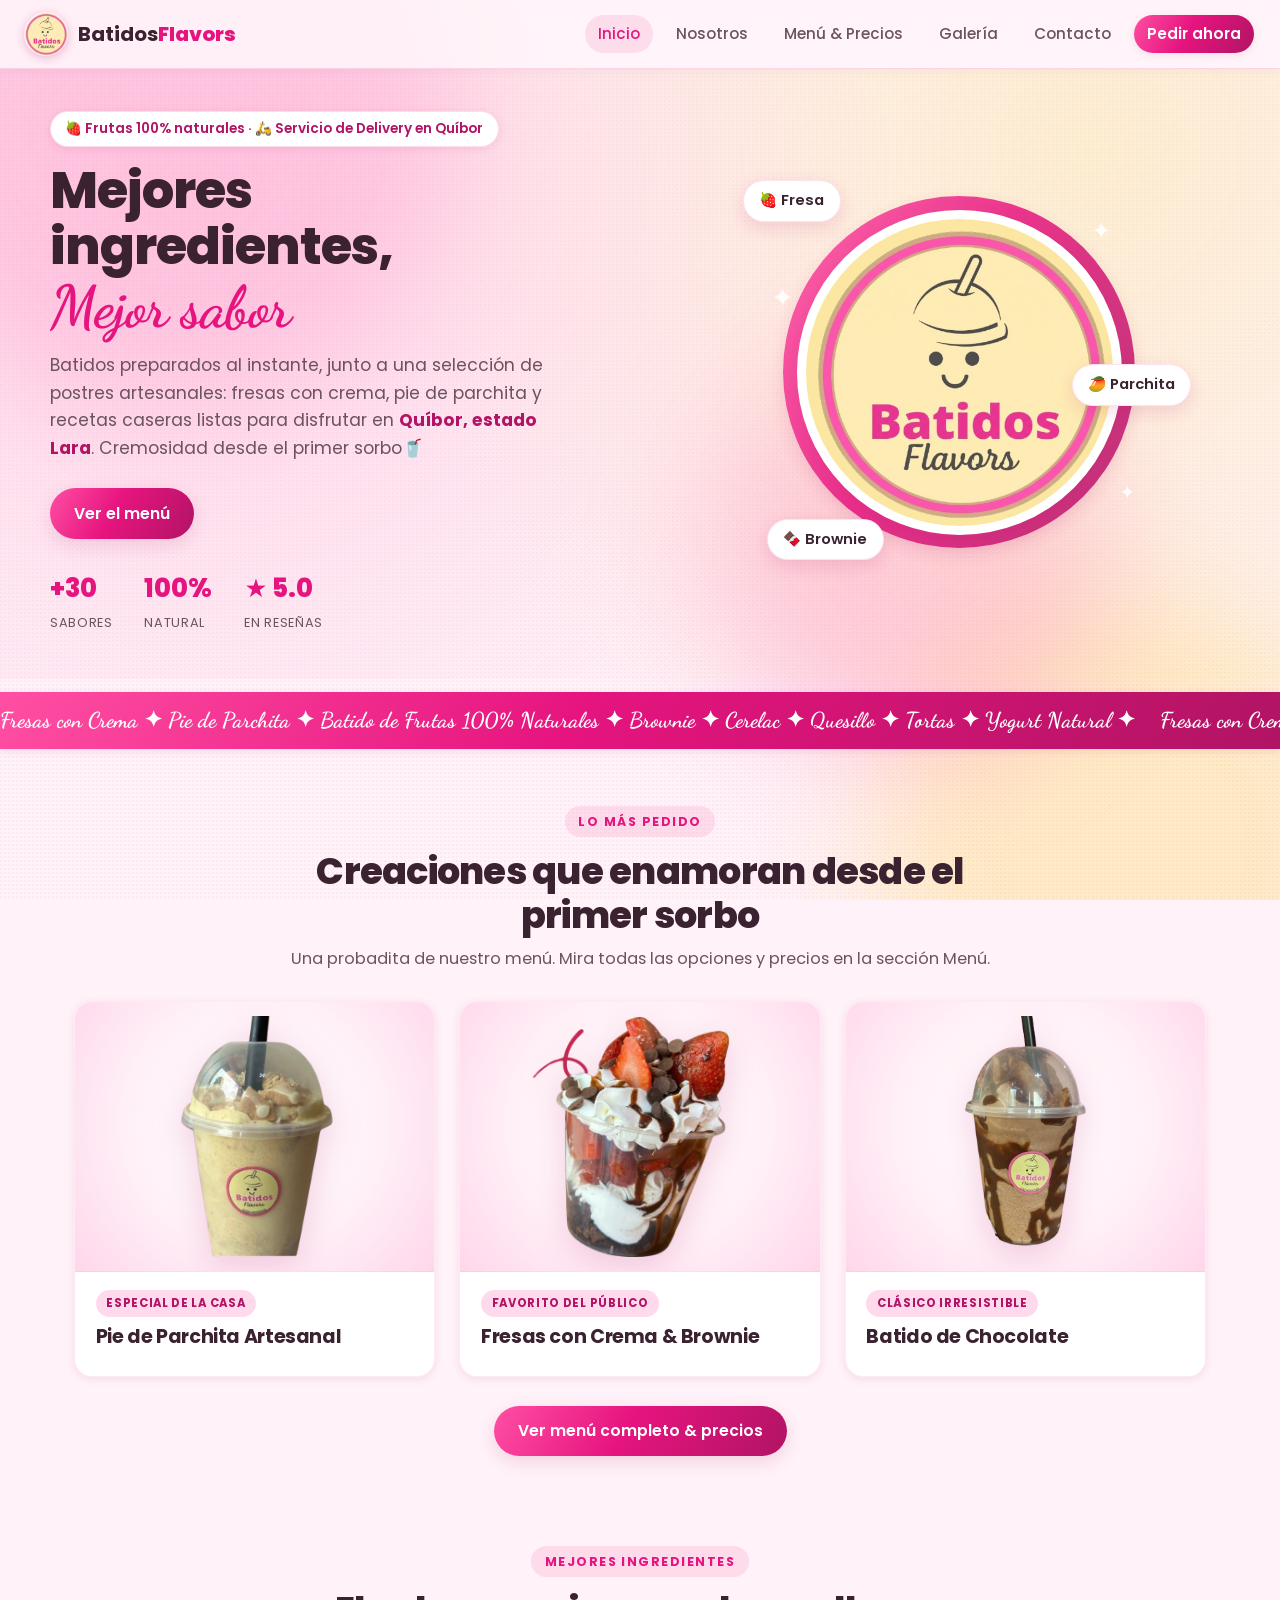
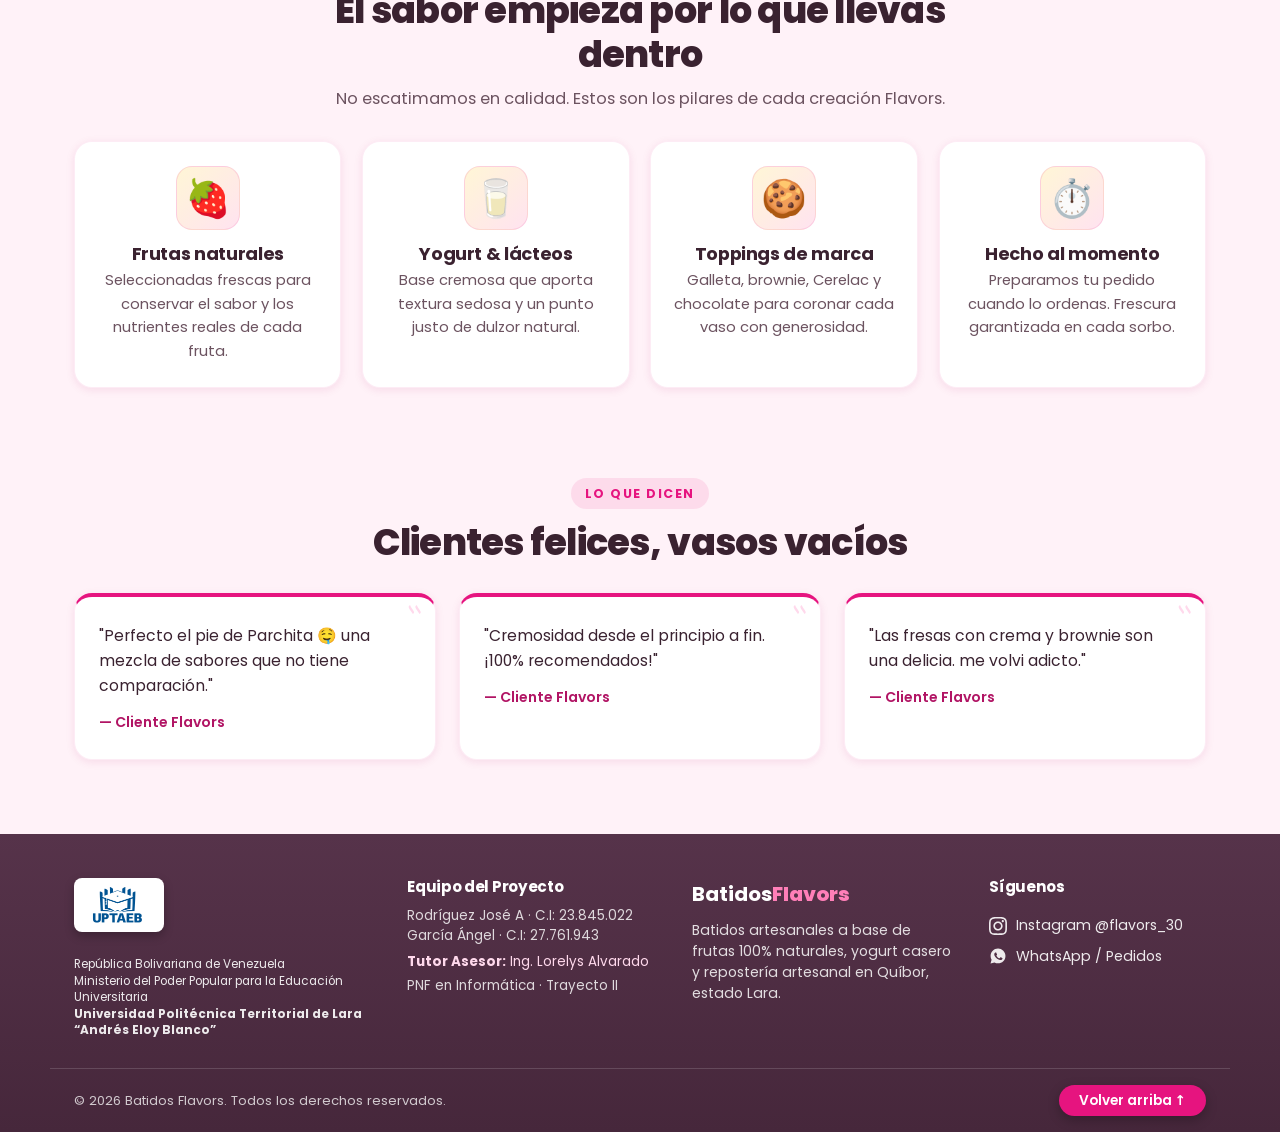
==== web/index.html @ bcf5187b "style: estandarizar y depurar comentarios de codigo para presentacion" ====
<!DOCTYPE html>
<html lang="es">
<head>
  <meta charset="UTF-8" />
  <meta name="viewport" content="width=device-width, initial-scale=1.0" />
  <meta name="description" content="Batidos Flavors — Batidos artesanales a base de frutas naturales, yogurt y postres caseros en Quíbor, estado Lara. Mejores ingredientes, mejor sabor." />
  <meta name="theme-color" content="#e6147f" />
  <title>Batidos Flavors · Mejores ingredientes, mejor sabor</title>
  <!-- Favicon -->
  <link rel="icon" type="image/png" href="assets/logo.png" />
  <link rel="apple-touch-icon" href="assets/logo.png" />

  <!-- Metadatos Open Graph y Twitter -->
  <meta property="og:type" content="website" />
  <meta property="og:url" content="https://batidosflavors.shop/" />
  <meta property="og:title" content="Batidos Flavors · Mejores ingredientes, mejor sabor" />
  <meta property="og:description" content="Batidos artesanales a base de frutas naturales, yogurt y postres caseros en Quíbor, estado Lara. Mejores ingredientes, mejor sabor." />
  <meta property="og:image" content="https://batidosflavors.shop/assets/logo.png" />
  <meta property="og:image:alt" content="Logotipo oficial de Batidos Flavors" />

  <meta name="twitter:card" content="summary" />
  <meta name="twitter:title" content="Batidos Flavors · Mejores ingredientes, mejor sabor" />
  <meta name="twitter:description" content="Batidos artesanales a base de frutas naturales, yogurt y postres caseros en Quíbor, estado Lara." />
  <meta name="twitter:image" content="https://batidosflavors.shop/assets/logo.png" />

  <link rel="preconnect" href="https://fonts.googleapis.com" />
  <link rel="preconnect" href="https://fonts.gstatic.com" crossorigin />
  <link href="https://fonts.googleapis.com/css2?family=Poppins:wght@300;400;500;600;700;800;900&family=Dancing+Script:wght@600;700&display=swap" rel="stylesheet" />
  <link rel="stylesheet" href="styles.css" />
</head>
<body>

  <div class="bg-decor" aria-hidden="true">
    <span class="blob blob--1"></span>
    <span class="blob blob--2"></span>
    <span class="blob blob--3"></span>
    <span class="grain"></span>
  </div>

  <!-- Encabezado y navegación -->
  <header class="nav">
    <a href="index.html" class="nav__brand" aria-label="Batidos Flavors — inicio">
      <img src="assets/logo.png" alt="Logo Batidos Flavors" class="logo-mark" width="46" height="46" />
      <span class="nav__brand-txt">Batidos<strong>Flavors</strong></span>
    </a>
    <input type="checkbox" id="nav-toggle" class="nav__check" />
    <label for="nav-toggle" class="nav__burger" aria-label="Abrir menú"><span></span><span></span><span></span></label>
    <nav class="nav__menu">
      <a href="index.html" class="is-active">Inicio</a>
      <a href="nosotros.html">Nosotros</a>
      <a href="menu.html">Menú &amp; Precios</a>
      <a href="galeria.html">Galería</a>
      <a href="contacto.html">Contacto</a>
      <a href="https://wa.me/584125080900?text=Hola%20Batidos%20Flavors%2C%20quiero%20hacer%20un%20pedido" target="_blank" rel="noopener" class="nav__cta">Pedir ahora</a>
    </nav>
  </header>

  <main>

    <!-- Portada principal -->
    <section class="hero">
      <div class="hero__mesh" aria-hidden="true"></div>
      <div class="hero__inner">
        <div class="hero__copy">
          <span class="pill reveal">🍓 Frutas 100% naturales · 🛵 Servicio de Delivery en Quíbor</span>
          <h1 class="hero__title">
            <span class="reveal d1">Mejores</span>
            <span class="reveal d2">ingredientes,</span>
            <span class="script reveal d3"> Mejor sabor</span>
          </h1>
          <p class="hero__lead reveal d4">
  Batidos preparados al instante, junto a una selección de postres artesanales: fresas con crema, 
  pie de parchita y recetas caseras listas para disfrutar en <strong>Quíbor, estado Lara</strong>. Cremosidad desde el primer sorbo🥤
          </p>
          <div class="hero__actions reveal d5">
            <a href="menu.html" class="btn btn--solid">Ver el menú</a>
          </div>
          <ul class="hero__stats reveal d6">
            <li><b>+30</b><span>sabores</span></li>
            <li><b>100%</b><span>natural</span></li>
            <li><b>★ 5.0</b><span>en reseñas</span></li>
          </ul>
        </div>
        <div class="hero__art">
          <div class="cup-stage">
            <div class="cup-glow" aria-hidden="true"></div>
            <figure class="cup-photo">
              <img src="assets/logo.png" alt="Logo Batidos Flavors" class="hero__logo-img" width="360" height="360" />
            </figure>
            <span class="float-chip chip-a">🍓 Fresa</span>
            <span class="float-chip chip-b">🥭 Parchita</span>
            <span class="float-chip chip-c">🍫 Brownie</span>
            <span class="sparkle s1">✦</span>
            <span class="sparkle s2">✦</span>
            <span class="sparkle s3">✦</span>
          </div>
        </div>
      </div>
    </section>

    <!-- Marquesina de especialidades -->
   <div class="marquee" aria-hidden="true">
      <div class="marquee__track">
        <span>Fresas con Crema ✦ Pie de Parchita ✦ Batido de Frutas 100% Naturales ✦ Brownie ✦ Cerelac ✦ Quesillo ✦ Tortas ✦ Yogurt Natural ✦&nbsp;</span>
        <span>Fresas con Crema ✦ Pie de Parchita ✦ Batido de Frutas 100% Naturales ✦ Brownie ✦ Cerelac ✦ Quesillo ✦ Tortas ✦ Yogurt Natural ✦&nbsp;</span>
      </div>
    </div>

   <!-- Productos destacados -->
    <section class="section">
      <header class="section__head reveal-up">
        <span class="eyebrow">Lo más pedido</span>
        <h2>Creaciones que enamoran desde el primer sorbo </h2>
        <p class="section__sub">Una probadita de nuestro menú. Mira todas las opciones y precios en la sección Menú.</p>
      </header>
      <div class="cards">
        <article class="card reveal-up">
          <div class="card__img">
            <img src="assets/inicio-pie-limon.png" alt="Pie de Parchita" loading="lazy">
          </div>
          <div class="card__body">
            <span class="tag">Especial de la casa</span>
            <h3>Pie de Parchita Artesanal</h3>
          </div>
        </article>
        <article class="card reveal-up">
          <div class="card__img">
            <img src="assets/inicio-fresa-brownie.png" alt="Fresas con Crema &amp; Brownie" loading="lazy">
          </div>
          <div class="card__body">
            <span class="tag">Favorito del público</span>
            <h3>Fresas con Crema &amp; Brownie</h3>
          </div>
        </article>
        <article class="card reveal-up">
          <div class="card__img">
            <img src="assets/inicio-batido-chocolate.png" alt="Batido de Chocolate" loading="lazy">
          </div>
          <div class="card__body">
            <span class="tag">Clásico irresistible</span>
            <h3>Batido de Chocolate</h3>
          </div>
        </article>
      </div>
      <div class="menu__cta reveal-up">
        <a href="menu.html" class="btn btn--solid">Ver menú completo &amp; precios</a>
      </div>
    </section>

    <!-- Por qué elegirnos -->
    <section class="section ingredientes">
      <header class="section__head reveal-up">
        <span class="eyebrow">Mejores ingredientes</span>
        <h2>El sabor empieza por lo que llevas dentro</h2>
        <p class="section__sub">No escatimamos en calidad. Estos son los pilares de cada creación Flavors.</p>
      </header>
      <div class="feature-grid">
        <div class="feature reveal-up">
          <div class="feature__ic">🍓</div>
          <h3>Frutas naturales</h3>
          <p>Seleccionadas frescas para conservar el sabor y los nutrientes reales de cada fruta.</p>
        </div>
        <div class="feature reveal-up">
          <div class="feature__ic">🥛</div>
          <h3>Yogurt &amp; lácteos</h3>
          <p>Base cremosa que aporta textura sedosa y un punto justo de dulzor natural.</p>
        </div>
        <div class="feature reveal-up">
          <div class="feature__ic">🍪</div>
          <h3>Toppings de marca</h3>
          <p>Galleta, brownie, Cerelac y chocolate para coronar cada vaso con generosidad.</p>
        </div>
        <div class="feature reveal-up">
          <div class="feature__ic">⏱️</div>
          <h3>Hecho al momento</h3>
          <p>Preparamos tu pedido cuando lo ordenas. Frescura garantizada en cada sorbo.</p>
        </div>
      </div>
    </section>

    <!-- Testimonios de clientes -->
    <section class="section testimonios">
      <header class="section__head reveal-up">
        <span class="eyebrow">Lo que dicen</span>
        <h2>Clientes felices, vasos vacíos</h2>
      </header>
      <div class="quotes">
        <blockquote class="quote reveal-up">
          <p>"Perfecto el pie de Parchita 🤤 una mezcla de sabores que no tiene comparación."</p>
          <footer>— Cliente Flavors</footer>
        </blockquote>
        <blockquote class="quote reveal-up">
          <p>"Cremosidad desde el principio a fin. ¡100% recomendados!"</p>
          <footer>— Cliente Flavors</footer>
        </blockquote>
        <blockquote class="quote reveal-up">
          <p>"Las fresas con crema y brownie son una delicia. me volvi adicto."</p>
          <footer>— Cliente Flavors</footer>
        </blockquote>
      </div>
    </section>


  </main>

  <!-- Pie de página -->
  <footer class="footer">
    <div class="footer__inner">
      <!-- Columna 1: Universidad UPTAEB -->
      <div class="footer__col footer__uni">
        <img src="assets/logouniversidad.png" alt="Logo UPTAEB" class="footer__uni-logo" loading="lazy">
        <div class="footer__uni-text">
          <p class="uni-country">República Bolivariana de Venezuela</p>
          <p class="uni-ministry">Ministerio del Poder Popular para la Educación Universitaria</p>
          <p class="uni-name">Universidad Politécnica Territorial de Lara “Andrés Eloy Blanco”</p>
        </div>
      </div>

      <!-- Columna 2: Equipo de proyecto -->
      <div class="footer__col footer__team">
        <h4>Equipo del Proyecto</h4>
        <p>Rodríguez José A · C.I: 23.845.022</p>
        <p>García Ángel · C.I: 27.761.943</p>
        <p class="footer__tutor"><strong>Tutor Asesor:</strong> Ing. Lorelys Alvarado</p>
        <p class="footer__career">PNF en Informática · Trayecto II</p>
      </div>

      <!-- Columna 3: Batidos Flavors -->
      <div class="footer__col footer__brand">
        <span class="nav__brand-txt">Batidos<strong>Flavors</strong></span>
        <p>Batidos artesanales a base de frutas 100% naturales, yogurt casero y repostería artesanal en Quíbor, estado Lara.</p>
      </div>

      <!-- Columna 4: Síguenos y contacto -->
      <div class="footer__col footer__social">
        <h4>Síguenos</h4>
        <a href="https://instagram.com/flavors_30" target="_blank" rel="noopener">
          <svg viewBox="0 0 24 24" width="18" height="18" fill="currentColor" aria-hidden="true"><path d="M12 2.163c3.204 0 3.584.012 4.85.07 3.252.148 4.771 1.691 4.919 4.919.058 1.265.069 1.645.069 4.849 0 3.205-.012 3.584-.069 4.849-.149 3.225-1.664 4.771-4.919 4.919-1.266.058-1.644.07-4.85.07-3.204 0-3.584-.012-4.849-.07-3.26-.149-4.771-1.699-4.919-4.92-.058-1.265-.07-1.644-.07-4.849 0-3.204.013-3.583.07-4.849.149-3.227 1.664-4.771 4.919-4.919 1.266-.057 1.645-.069 4.849-.069zm0-2.163c-3.259 0-3.667.014-4.947.072-4.358.2-6.78 2.618-6.98 6.98-.059 1.281-.073 1.689-.073 4.948 0 3.259.014 3.668.072 4.948.2 4.358 2.618 6.78 6.98 6.98 1.281.058 1.689.072 4.948.072 3.259 0 3.668-.014 4.948-.072 4.354-.2 6.782-2.618 6.979-6.98.059-1.28.073-1.689.073-4.948 0-3.259-.014-3.667-.072-4.947-.196-4.354-2.617-6.78-6.979-6.98-1.281-.059-1.69-.073-4.949-.073zm0 5.838c-3.403 0-6.162 2.759-6.162 6.162s2.759 6.163 6.162 6.163 6.162-2.759 6.162-6.163c0-3.403-2.759-6.162-6.162-6.162zm0 10.162c-2.209 0-4-1.79-4-4 0-2.209 1.791-4 4-4s4 1.791 4 4c0 2.21-1.791 4-4 4zm6.406-11.845c-.796 0-1.441.645-1.441 1.44s.645 1.44 1.441 1.44c.795 0 1.439-.645 1.439-1.44s-.644-1.44-1.439-1.44z"/></svg>
          <span>Instagram @flavors_30</span>
        </a>
        <a href="https://wa.me/584125080900" target="_blank" rel="noopener">
          <svg viewBox="0 0 24 24" width="18" height="18" fill="currentColor" aria-hidden="true"><path d="M12.04 2c-5.46 0-9.91 4.45-9.91 9.91 0 1.75.46 3.45 1.32 4.95L2.05 22l5.25-1.38c1.45.79 3.08 1.21 4.74 1.21 5.46 0 9.91-4.45 9.91-9.91 0-2.65-1.03-5.14-2.9-7.01A9.82 9.82 0 0 0 12.04 2zm5.79 14.07c-.24.68-1.39 1.3-1.92 1.38-.49.07-1.12.1-3.23-.77-2.69-1.11-4.43-3.85-4.57-4.03-.13-.18-1.09-1.45-1.09-2.77s.69-1.96.93-2.23c.24-.27.53-.34.71-.34.18 0 .35 0 .51.01.16.01.39-.06.6.46.23.54.78 1.9.85 2.04.07.14.11.3.02.48-.09.18-.14.29-.27.45-.14.16-.29.35-.41.47-.14.13-.28.28-.12.55.16.27.7 1.15 1.5 1.86 1.03.92 1.9 1.2 2.17 1.34.27.13.43.11.59-.07.16-.18.68-.79.86-1.06.18-.27.36-.23.61-.14.25.09 1.59.75 1.86.89.27.13.45.2.52.31.06.11.06.65-.18 1.33z"/></svg>
          <span>WhatsApp / Pedidos</span>
        </a>
      </div>
    </div>

    <!-- Barra inferior del pie de página -->
    <div class="footer__base">
      <p>© 2026 Batidos Flavors. Todos los derechos reservados.</p>
      <a href="#" class="footer__top-btn">Volver arriba ↑</a>
    </div>
  </footer>

</body>
</html>
---- web/styles.css ----
/* Batidos Flavors — Hoja de estilos global */

/* 1. Variables de diseño */
:root {
  --pink: #e6147f;
  --pink-deep: #b11464;
  --pink-soft: #ffd9ec;
  --pink-bg: #fff2f8;
  --cream: #fbe7a1;
  --cream-soft: #fff6d6;
  --plum: #3a2230;
  --plum-soft: #6c5360;
  --plum-light: #523046;
  --white: #ffffff;

  --grad-hot: linear-gradient(120deg, #ff4fa3 0%, #e6147f 45%, #b11464 100%);
  --grad-soft: linear-gradient(135deg, #fff6d6 0%, #ffe3f0 100%);

  --shadow-sm: 0 2px 8px rgba(177, 20, 100, 0.10);
  --shadow-md: 0 6px 18px rgba(177, 20, 100, 0.14);

  --radius: 18px;
  --radius-lg: 24px;
  --maxw: 1180px;
  --ease: cubic-bezier(0.22, 1, 0.36, 1);

  --font: "Poppins", system-ui, -apple-system, Arial, sans-serif;
  --script: "Dancing Script", cursive, sans-serif;
}

/* 2. Estilos base y reset */
*,
*::before,
*::after {
  box-sizing: border-box;
  margin: 0;
  padding: 0;
}

html {
  scroll-behavior: smooth;
  -webkit-text-size-adjust: 100%;
}

body {
  font-family: var(--font);
  color: var(--plum);
  background: var(--pink-bg);
  line-height: 1.6;
  overflow-x: hidden;
}

img,
svg,
iframe {
  display: block;
  max-width: 100%;
}

a {
  color: inherit;
  text-decoration: none;
}

h1,
h2,
h3,
h4 {
  line-height: 1.2;
  letter-spacing: -0.02em;
}

.script {
  font-family: var(--script);
  font-weight: 700;
}

/* 3. Fondo decorativo */
.bg-decor {
  position: fixed;
  inset: 0;
  z-index: -2;
  overflow: hidden;
  pointer-events: none;
}

.blob {
  position: absolute;
  border-radius: 50%;
  filter: blur(60px);
  opacity: 0.55;
  -webkit-animation: drift 22s var(--ease) infinite alternate;
  animation: drift 22s var(--ease) infinite alternate;
}

.blob--1 {
  width: 46vw;
  height: 46vw;
  top: -14vw;
  left: -10vw;
  background: #ffb3d6;
}

.blob--2 {
  width: 40vw;
  height: 40vw;
  bottom: -16vw;
  right: -8vw;
  background: #ffe39c;
  -webkit-animation-delay: -6s;
  animation-delay: -6s;
}

.blob--3 {
  width: 32vw;
  height: 32vw;
  top: 38%;
  left: 55%;
  background: #ff7fb8;
  opacity: 0.35;
  -webkit-animation-delay: -12s;
  animation-delay: -12s;
}

.grain {
  position: absolute;
  inset: 0;
  opacity: 0.04;
  mix-blend-mode: multiply;
  background-image: radial-gradient(circle at 1px 1px, #b11464 1px, transparent 0);
  background-size: 4px 4px;
}

@-webkit-keyframes drift {
  0%   { -webkit-transform: translate(0,0) scale(1); transform: translate(0,0) scale(1); }
  100% { -webkit-transform: translate(4vw, 3vw) scale(1.15); transform: translate(4vw, 3vw) scale(1.15); }
}

@keyframes drift {
  0%   { transform: translate(0,0) scale(1); }
  100% { transform: translate(4vw, 3vw) scale(1.15); }
}

/* 4. Barra de navegación */
.nav {
  position: -webkit-sticky;
  position: sticky;
  top: 0;
  left: 0;
  right: 0;
  z-index: 100;
  display: flex;
  align-items: center;
  justify-content: space-between;
  padding: 0.75rem 1.5rem;
  background: #ffffff;
  background: rgba(255, 255, 255, 0.96);
  border-bottom: 1px solid rgba(230, 20, 127, 0.14);
  box-shadow: 0 2px 10px rgba(0, 0, 0, 0.04);
}

@supports (backdrop-filter: blur(10px)) or (-webkit-backdrop-filter: blur(10px)) {
  .nav {
    background: rgba(255, 245, 250, 0.85);
    backdrop-filter: blur(12px);
    -webkit-backdrop-filter: blur(12px);
  }
}

.nav__brand {
  display: flex;
  align-items: center;
  gap: 0.6rem;
}

.logo-mark {
  width: 44px;
  height: 44px;
  border-radius: 50%;
  overflow: hidden;
  flex-shrink: 0;
  box-shadow: 0 2px 8px rgba(177, 20, 100, 0.25);
}

.logo-mark img {
  width: 100%;
  height: 100%;
  object-fit: cover;
}

.nav__brand-txt {
  font-size: 1.25rem;
  font-weight: 700;
  color: var(--plum);
}

.nav__brand-txt strong {
  color: var(--pink);
  font-weight: 800;
}

.nav__menu {
  display: flex;
  align-items: center;
  gap: 0.4rem;
}

.nav__menu a {
  font-size: 0.95rem;
  font-weight: 500;
  padding: 0.45rem 0.8rem;
  margin: 0 2px;
  border-radius: 100px;
  color: var(--plum-soft);
  transition: color 0.2s, background 0.2s;
}

.nav__menu a:hover,
.nav__menu a.is-active {
  color: var(--pink);
  background: rgba(230, 20, 127, 0.10);
}

.nav__cta {
  background: var(--grad-hot);
  color: #ffffff !important;
  font-weight: 600 !important;
  box-shadow: var(--shadow-sm);
}

.nav__cta:hover {
  transform: translateY(-2px);
  box-shadow: var(--shadow-md);
}

/* Menú móvil */
.nav__check,
.nav__burger {
  display: none;
}

.nav__burger {
  width: 40px;
  height: 40px;
  border-radius: 10px;
  cursor: pointer;
  flex-direction: column;
  gap: 5px;
  align-items: center;
  justify-content: center;
  background: rgba(230, 20, 127, 0.08);
}

.nav__burger span {
  width: 20px;
  height: 2px;
  background: var(--pink);
  border-radius: 2px;
}

/* 5. Botones */
.btn {
  display: inline-flex;
  align-items: center;
  justify-content: center;
  gap: 0.4rem;
  font-size: 0.98rem;
  font-weight: 600;
  padding: 0.8rem 1.5rem;
  border-radius: 100px;
  cursor: pointer;
  border: none;
  transition: transform 0.2s var(--ease), box-shadow 0.2s, background 0.2s;
}

.btn svg {
  flex-shrink: 0;
}

.btn--solid {
  background: var(--grad-hot);
  color: #ffffff;
  box-shadow: var(--shadow-md);
}

.btn--solid:hover {
  transform: translateY(-2px);
  box-shadow: 0 8px 20px rgba(177, 20, 100, 0.25);
}

.btn--ghost {
  background: #ffffff;
  color: var(--pink-deep);
  border: 1.5px solid var(--pink-soft);
}

.btn--ghost:hover {
  transform: translateY(-2px);
  border-color: var(--pink);
}

.btn--ghost-light {
  background: rgba(255, 255, 255, 0.15);
  color: #ffffff;
  border: 1.5px solid rgba(255, 255, 255, 0.4);
}

.btn--ghost-light:hover {
  transform: translateY(-2px);
  background: rgba(255, 255, 255, 0.25);
  border-color: #ffffff;
}

.btn--block {
  width: 100%;
  font-weight: 700;
  padding: 0.9rem;
}

/* 6. Portada (Hero) */
.hero {
  position: relative;
  padding: 2.6rem 1.5rem 2.8rem;
  overflow: hidden;
}

.hero__mesh {
  position: absolute;
  top: -10%;
  left: -5%;
  right: -5%;
  height: 120%;
  z-index: -1;
  background:
    radial-gradient(circle at 18% 25%, rgba(255, 179, 214, 0.45) 0%, transparent 55%),
    radial-gradient(circle at 82% 20%, rgba(251, 231, 161, 0.45) 0%, transparent 55%);
}

.hero__inner {
  max-width: var(--maxw);
  margin: 0 auto;
  display: grid;
  grid-template-columns: 1.05fr 0.95fr;
  gap: 2.5rem;
  align-items: center;
}

.pill {
  display: inline-flex;
  align-items: center;
  gap: 0.4rem;
  font-size: 0.85rem;
  font-weight: 600;
  background: #ffffff;
  color: var(--pink-deep);
  padding: 0.4rem 0.9rem;
  border-radius: 100px;
  box-shadow: var(--shadow-sm);
  border: 1px solid rgba(230, 20, 127, 0.14);
  margin-bottom: 0.9rem;
}

.hero__title {
  font-size: 3.2rem;
  font-weight: 800;
  line-height: 1.1;
}

.hero__title span {
  display: block;
}

.hero__title .script {
  color: var(--pink);
  font-size: 1.15em;
  line-height: 0.95;
  margin-top: 0.1em;
}

.hero__lead {
  font-size: 1.08rem;
  color: var(--plum-soft);
  max-width: 32rem;
  margin: 1rem 0 1.6rem;
}

.hero__lead strong {
  color: var(--pink-deep);
}

.hero__actions {
  display: flex;
  flex-wrap: wrap;
  gap: 0.8rem;
}

.hero__stats {
  list-style: none;
  display: flex;
  gap: 2rem;
  margin-top: 1.8rem;
}

.hero__stats b {
  font-size: 1.6rem;
  font-weight: 800;
  color: var(--pink);
  display: block;
}

.hero__stats span {
  font-size: 0.8rem;
  color: var(--plum-soft);
  text-transform: uppercase;
  letter-spacing: 0.05em;
}

/* Imagen del Hero */
.hero__art {
  display: grid;
  place-items: center;
}

.cup-stage {
  position: relative;
  width: 400px;
  height: 400px;
  max-width: 88vw;
  max-height: 88vw;
  display: grid;
  place-items: center;
}

.cup-glow {
  position: absolute;
  top: 6%;
  left: 6%;
  right: 6%;
  bottom: 6%;
  border-radius: 50%;
  background: var(--grad-hot);
  opacity: 0.85;
  box-shadow: var(--shadow-md);
}

.cup-photo {
  position: relative;
  width: 325px;
  height: 325px;
  border-radius: 50%;
  overflow: hidden;
  background: var(--cream);
  border: 9px solid #ffffff;
  box-shadow: var(--shadow-md);
  display: grid;
  place-items: center;
}

.hero__logo-img {
  width: 100%;
  height: 100%;
  object-fit: cover;
  border-radius: 50%;
}

.float-chip {
  position: absolute;
  background: #ffffff;
  color: var(--plum);
  font-size: 0.92rem;
  font-weight: 600;
  padding: 0.5rem 0.95rem;
  border-radius: 100px;
  box-shadow: var(--shadow-md);
  border: 1px solid rgba(230, 20, 127, 0.12);
}

.chip-a {
  top: 2%;
  left: -4%;
}

.chip-b {
  top: 48%;
  right: -8%;
}

.chip-c {
  bottom: 3%;
  left: 2%;
}

.sparkle {
  position: absolute;
  color: #ffffff;
  font-size: 1.3rem;
  opacity: 0.9;
}

.s1 {
  top: 10%;
  right: 12%;
  font-size: 1.5rem;
}

.s2 {
  bottom: 16%;
  right: 6%;
  font-size: 1.2rem;
}

.s3 {
  top: 26%;
  left: 3%;
  font-size: 1.7rem;
}

/* 7. Marquesina y banners */
.marquee {
  background: var(--grad-hot);
  color: #ffffff;
  padding: 0.7rem 0;
  overflow: hidden;
  white-space: nowrap;
  box-shadow: var(--shadow-sm);
  margin: 0.8rem 0;
}

.marquee__track {
  display: inline-flex;
}

.marquee__track span {
  font-family: var(--script);
  font-size: 1.35rem;
  font-weight: 700;
  padding-right: 1.2rem;
}

.page-banner {
  position: relative;
  overflow: hidden;
  padding: 2.6rem 1.5rem 2rem;
  text-align: center;
}

.page-banner .hero__mesh {
  top: -15%;
  height: 130%;
}

.page-banner__inner {
  max-width: 46rem;
  margin: 0 auto;
  position: relative;
}

.page-banner h1 {
  font-size: 2.7rem;
  font-weight: 800;
}

.page-banner h1 .script {
  color: var(--pink);
}

.page-banner p {
  color: var(--plum-soft);
  font-size: 1.05rem;
  margin-top: 0.6rem;
}

/* 8. Estructura de secciones */
.section {
  max-width: var(--maxw);
  margin: 0 auto;
  padding: 2.8rem 1.5rem;
}

.section--flush-top {
  padding-top: 1.2rem;
}

.section__head {
  text-align: center;
  max-width: 44rem;
  margin: 0 auto 1.8rem;
}

.section__head h2 {
  font-size: 2.3rem;
  font-weight: 800;
}

.section__head .script {
  color: var(--pink);
}

.section__sub {
  color: var(--plum-soft);
  margin-top: 0.6rem;
  font-size: 1.02rem;
}

.section__sub a {
  color: var(--pink);
  font-weight: 600;
}

.eyebrow {
  display: inline-block;
  font-size: 0.78rem;
  font-weight: 700;
  letter-spacing: 0.12em;
  text-transform: uppercase;
  color: var(--pink);
  background: rgba(230, 20, 127, 0.10);
  padding: 0.35rem 0.85rem;
  border-radius: 100px;
  margin-bottom: 0.7rem;
}

.eyebrow--light {
  color: #ffffff;
  background: rgba(255, 255, 255, 0.22);
}

/* 9. Tarjetas y componentes */
.card,
.feature,
.quote,
.price-list,
.comentarios__form-box {
  background: #ffffff;
  border-radius: var(--radius);
  box-shadow: var(--shadow-sm);
  border: 1px solid rgba(230, 20, 127, 0.08);
}

.cards {
  display: grid;
  grid-template-columns: repeat(auto-fit, minmax(260px, 1fr));
  gap: 1.5rem;
}

.card {
  overflow: hidden;
  transition: transform 0.25s var(--ease), box-shadow 0.25s;
}

.card:hover {
  transform: translateY(-5px);
  box-shadow: var(--shadow-md);
}

.card__img {
  aspect-ratio: 4/3;
  background: radial-gradient(circle at 50% 45%, #ffffff 0%, #fff0f7 55%, #ffd6eb 100%);
  display: flex;
  align-items: center;
  justify-content: center;
  position: relative;
  overflow: hidden;
  border-bottom: 1px solid rgba(230, 20, 127, 0.08);
}

.card__img img {
  width: 100%;
  height: 100%;
  transition: transform 0.4s var(--ease);
}

.card__img img[src*=".png"],
.card__img img[src$=".png"] {
  object-fit: contain;
  padding: 14px;
  filter: drop-shadow(0 10px 16px rgba(177, 20, 100, 0.18));
}

.card__img img:not([src*=".png"]) {
  object-fit: cover;
  padding: 0;
  filter: none;
}

.card:hover .card__img img {
  transform: scale(1.08);
}

.card__body {
  padding: 1.1rem 1.3rem 1.4rem;
}

.card__body h3 {
  font-size: 1.2rem;
  margin-bottom: 0.35rem;
}

.card__body p {
  color: var(--plum-soft);
  font-size: 0.94rem;
}

.tag {
  display: inline-block;
  font-size: 0.72rem;
  font-weight: 700;
  letter-spacing: 0.06em;
  text-transform: uppercase;
  color: var(--pink-deep);
  background: var(--pink-soft);
  padding: 0.25rem 0.65rem;
  border-radius: 100px;
  margin-bottom: 0.5rem;
}

.menu__cta {
  display: flex;
  flex-wrap: wrap;
  justify-content: center;
  gap: 0.8rem;
  text-align: center;
  margin-top: 1.8rem;
}

/* 10. Nosotros y carrusel */
.nosotros {
  display: grid;
  grid-template-columns: 0.9fr 1.1fr;
  gap: 2.2rem;
  align-items: center;
}

.nosotros__media {
  position: relative;
  width: 100%;
}

.carousel {
  position: relative;
  width: 100%;
  height: 380px;
  min-height: 340px;
  aspect-ratio: 4/5;
  border-radius: var(--radius-lg);
  overflow: hidden;
  box-shadow: var(--shadow-md);
  background: var(--grad-soft);
  user-select: none;
}

.carousel__track {
  display: flex;
  width: 500%;
  height: 100%;
  will-change: transform;
  -webkit-animation: carouselSlide 12s cubic-bezier(0.77, 0, 0.175, 1) infinite;
  animation: carouselSlide 12s cubic-bezier(0.77, 0, 0.175, 1) infinite;
}

.carousel:hover .carousel__track {
  -webkit-animation-play-state: paused;
  animation-play-state: paused;
}

@-webkit-keyframes carouselSlide {
  0%, 20%   { -webkit-transform: translateX(0); transform: translateX(0); }
  25%, 45%  { -webkit-transform: translateX(-20%); transform: translateX(-20%); }
  50%, 70%  { -webkit-transform: translateX(-40%); transform: translateX(-40%); }
  75%, 95%  { -webkit-transform: translateX(-60%); transform: translateX(-60%); }
  100%      { -webkit-transform: translateX(-80%); transform: translateX(-80%); }
}

@keyframes carouselSlide {
  0%, 20%   { -webkit-transform: translateX(0); transform: translateX(0); }
  25%, 45%  { -webkit-transform: translateX(-20%); transform: translateX(-20%); }
  50%, 70%  { -webkit-transform: translateX(-40%); transform: translateX(-40%); }
  75%, 95%  { -webkit-transform: translateX(-60%); transform: translateX(-60%); }
  100%      { -webkit-transform: translateX(-80%); transform: translateX(-80%); }
}

.carousel__slide {
  width: 20%;
  height: 100%;
  flex-shrink: 0;
}

.carousel__slide img {
  width: 100%;
  height: 100%;
  object-fit: cover;
  object-position: center;
}

.nosotros__copy h2 {
  font-size: 2.1rem;
  margin-bottom: 0.9rem;
}

.nosotros__copy p {
  color: var(--plum-soft);
  margin-bottom: 1rem;
  text-align: justify;
  text-indent: 26px;
}

.checks {
  list-style: none;
  margin-top: 1.1rem;
  display: grid;
  gap: 0.65rem;
}

.checks li {
  position: relative;
  padding-left: 2rem;
  font-weight: 500;
}

.checks li::before {
  content: "✓";
  position: absolute;
  left: 0;
  top: 0;
  width: 1.4rem;
  height: 1.4rem;
  border-radius: 50%;
  background: var(--grad-hot);
  color: #ffffff;
  font-size: 0.8rem;
  display: grid;
  place-items: center;
  box-shadow: var(--shadow-sm);
}

/* 11. Valores, galería y testimonios */
.feature-grid {
  display: grid;
  grid-template-columns: repeat(4, 1fr);
  gap: 1.3rem;
}

.feature {
  padding: 1.5rem 1.3rem;
  text-align: center;
  transition: transform 0.25s var(--ease), box-shadow 0.25s;
}

.feature:hover {
  transform: translateY(-4px);
  box-shadow: var(--shadow-md);
}

.feature__ic {
  font-size: 2.3rem;
  width: 64px;
  height: 64px;
  margin: 0 auto 0.8rem;
  border-radius: 16px;
  display: grid;
  place-items: center;
  background: var(--grad-soft);
  border: 1px solid rgba(230, 20, 127, 0.12);
}

.feature h3 {
  font-size: 1.12rem;
  margin-bottom: 0.3rem;
}

.feature p {
  color: var(--plum-soft);
  font-size: 0.92rem;
}

/* Galería */
.gallery {
  display: grid;
  grid-template-columns: repeat(4, 1fr);
  gap: 1.1rem;
}

.g-item {
  position: relative;
  height: 270px;
  min-height: 250px;
  aspect-ratio: 3/4;
  border-radius: var(--radius);
  overflow: hidden;
  cursor: pointer;
  background: var(--img) center / cover no-repeat;
  box-shadow: var(--shadow-sm);
  transition: transform 0.25s var(--ease), box-shadow 0.25s;
}

.g-item:hover {
  transform: translateY(-4px);
  box-shadow: var(--shadow-md);
}

.g-item figcaption {
  position: absolute;
  left: 0;
  right: 0;
  bottom: 0;
  padding: 0.9rem 0.85rem 0.75rem;
  color: #ffffff;
  font-weight: 600;
  font-size: 0.92rem;
  background: linear-gradient(to top, rgba(58, 34, 48, 0.88) 0%, rgba(58, 34, 48, 0.3) 70%, transparent 100%);
  z-index: 2;
}

.g-item--1 { --img: url('assets/galeria-1.jpg'); }
.g-item--2 { --img: url('assets/galeria-2.jpg'); }
.g-item--3 { --img: url('assets/galeria-3.jpg'); }
.g-item--4 { --img: url('assets/galeria-4.jpg'); }
.g-item--5 { --img: url('assets/galeria-5.jpg'); }
.g-item--6 { --img: url('assets/galeria-6.jpg'); }
.g-item--7 { --img: url('assets/galeria-7.jpg'); }
.g-item--8 { --img: url('assets/galeria-8.jpg'); }

/* Testimonios */
.quotes {
  display: grid;
  grid-template-columns: repeat(3, 1fr);
  gap: 1.4rem;
}

.quote {
  padding: 1.6rem 1.5rem;
  border-top: 4px solid var(--pink);
  position: relative;
}

.quote::before {
  content: "\201C";
  font-family: var(--script);
  font-size: 3.8rem;
  color: var(--pink-soft);
  position: absolute;
  top: 0.2rem;
  right: 1.2rem;
  line-height: 1;
}

.quote p {
  font-size: 0.98rem;
  color: var(--plum);
  margin-bottom: 0.8rem;
}

.quote footer {
  font-weight: 600;
  color: var(--pink-deep);
  font-size: 0.88rem;
}

/* 12. Catálogo de precios */
.price-block {
  max-width: var(--maxw);
  margin: 0 auto;
  padding: 0 1.5rem 2rem;
}

.price-cat {
  margin-bottom: 2rem;
}

.price-cat__head {
  display: flex;
  align-items: center;
  gap: 0.8rem;
  margin-bottom: 1rem;
}

.price-cat__head .ic {
  font-size: 1.7rem;
  width: 52px;
  height: 52px;
  display: grid;
  place-items: center;
  border-radius: 14px;
  background: var(--grad-soft);
  box-shadow: var(--shadow-sm);
}

.price-cat__head h2 {
  font-size: 1.5rem;
}

.price-cat__head p {
  font-size: 0.88rem;
  color: var(--plum-soft);
}

.price-list {
  display: grid;
  gap: 0.2rem;
  padding: 0.7rem 1.3rem;
}

.price-row {
  display: grid;
  grid-template-columns: 1fr auto;
  align-items: baseline;
  gap: 1rem;
  padding: 0.85rem 0.2rem;
  border-bottom: 1px dashed rgba(230, 20, 127, 0.16);
  border-radius: 8px;
}

.price-row:last-child {
  border-bottom: 0;
}

.price-row:hover {
  background: rgba(255, 217, 236, 0.25);
}

.price-row__name b {
  font-weight: 600;
  font-size: 1.02rem;
}

.price-row__name p {
  font-size: 0.86rem;
  color: var(--plum-soft);
}

.price-row__tag {
  font-size: 0.68rem;
  font-weight: 700;
  text-transform: uppercase;
  color: var(--pink-deep);
  background: var(--pink-soft);
  padding: 0.15rem 0.55rem;
  border-radius: 100px;
  margin-left: 0.5rem;
  vertical-align: middle;
}

.price-row__val {
  font-weight: 800;
  color: var(--pink);
  font-size: 1.12rem;
  white-space: nowrap;
}

.price-note {
  text-align: center;
  color: var(--plum-soft);
  font-size: 0.88rem;
  margin-top: 1.2rem;
  background: rgba(255, 255, 255, 0.8);
  border: 1px dashed rgba(230, 20, 127, 0.2);
  border-radius: 14px;
  padding: 0.8rem 1.1rem;
}

/* 13. Contacto y comentarios */
.contacto__card {
  display: grid;
  grid-template-columns: repeat(auto-fit, minmax(320px, 1fr));
  gap: 2rem;
  align-items: stretch;
  border-radius: var(--radius-lg);
  overflow: hidden;
  box-shadow: var(--shadow-md);
  background: var(--grad-hot);
  color: #ffffff;
  padding: 2.2rem 1.8rem;
}

.contacto__copy {
  display: flex;
  flex-direction: column;
  justify-content: center;
}

.contacto__copy h2 {
  font-size: 2.1rem;
  margin-bottom: 0.7rem;
}

.contacto__copy > p {
  color: rgba(255, 255, 255, 0.92);
  margin-bottom: 1.3rem;
}

.contact-list {
  list-style: none;
  display: grid;
  gap: 0.9rem;
  margin-bottom: 1.3rem;
}

.contact-list li {
  display: flex;
  gap: 0.85rem;
  align-items: center;
}

.ci {
  width: 44px;
  height: 44px;
  flex: 0 0 44px;
  display: flex !important;
  align-items: center !important;
  justify-content: center !important;
  border-radius: 12px;
  background: rgba(255, 255, 255, 0.22);
  border: 1px solid rgba(255, 255, 255, 0.35);
  color: #ffffff;
}

.ci svg {
  width: 22px;
  height: 22px;
  fill: currentColor;
}

.contact-list b {
  display: block;
  font-size: 0.95rem;
  font-weight: 700;
}

.contact-list li > div span,
.contact-list li > div a {
  display: block;
  color: rgba(255, 255, 255, 0.92);
  font-size: 0.9rem;
}

.contact-list a {
  color: #ffffff;
  text-decoration: underline;
}

.contacto__actions {
  display: flex;
  gap: 0.7rem;
  flex-wrap: wrap;
}

.contacto__actions .btn--solid {
  background: #ffffff;
  color: var(--pink-deep);
}

.contacto__actions .btn--solid:hover {
  background: var(--cream-soft);
}

.contacto__map {
  display: block;
  width: 100%;
  height: 100%;
  min-height: 380px;
  border-radius: 16px;
  overflow: hidden;
  box-shadow: 0 4px 16px rgba(0, 0, 0, 0.15);
  background: #ffffff;
}

.contacto__map iframe {
  width: 100%;
  height: 100%;
  min-height: 380px;
  border: 0;
  display: block;
}

.contacto__map img {
  width: 100%;
  height: 100%;
  max-height: 480px;
  border-radius: 12px;
  display: block;
  object-fit: contain;
}

.contacto__card--cta {
  grid-template-columns: 1fr;
  padding: 2.2rem 1.8rem;
}

.contacto__card--cta .contacto__copy {
  text-align: center;
  max-width: 40rem;
  margin: 0 auto;
}

.contacto__card--cta .contacto__actions {
  justify-content: center;
}

/* Formulario de comentarios */
.comentarios {
  padding-top: 2.4rem;
}

.comentarios__grid {
  display: grid;
  grid-template-columns: 1fr 1.15fr;
  gap: 2.2rem;
  align-items: start;
}

.comentarios__form-box {
  padding: 1.8rem;
  border-top: 4px solid var(--pink);
}

.comentarios__form-head {
  display: flex;
  align-items: center;
  gap: 0.85rem;
  margin-bottom: 1.2rem;
  padding-bottom: 0.9rem;
  border-bottom: 1px solid rgba(230, 20, 127, 0.1);
  cursor: pointer;
}

.comentarios__icon {
  font-size: 1.7rem;
  width: 46px;
  height: 46px;
  border-radius: 12px;
  background: var(--grad-soft);
  display: grid;
  place-items: center;
  flex-shrink: 0;
}

.comentarios__form-head h3 {
  font-size: 1.22rem;
  color: var(--plum);
}

.comentarios__form-head p {
  font-size: 0.86rem;
  color: var(--plum-soft);
}

.form-flavors {
  display: grid;
  gap: 1rem;
}

.form-group {
  display: flex;
  flex-direction: column;
  gap: 0.35rem;
  cursor: text;
}

.form-group label,
.form-group__label {
  font-size: 0.86rem;
  font-weight: 600;
  color: var(--plum);
  cursor: pointer;
}

.form-flavors textarea {
  width: 100%;
  padding: 0.75rem 0.95rem;
  font-family: var(--font);
  font-size: 0.92rem;
  color: var(--plum);
  background: var(--pink-bg);
  border: 1.5px solid rgba(230, 20, 127, 0.18);
  border-radius: 12px;
  outline: none;
  resize: vertical;
  min-height: 105px;
}

.form-flavors textarea:focus {
  border-color: var(--pink);
  background: #ffffff;
  box-shadow: 0 0 0 3px rgba(230, 20, 127, 0.12);
}

.form-honeypot {
  display: none;
}

.comentarios__feed {
  display: grid;
  gap: 1.3rem;
}

/* 14. Modal de confirmación */
.modal {
  position: fixed;
  top: 0;
  right: 0;
  bottom: 0;
  left: 0;
  inset: 0;
  z-index: 9999;
  display: flex;
  align-items: center;
  justify-content: center;
  padding: 1.5rem;
  opacity: 0;
  visibility: hidden;
  pointer-events: none;
  transition: opacity 0.3s, visibility 0.3s;
}

#enviado:target,
.modal:target {
  opacity: 1;
  visibility: visible;
  pointer-events: auto;
}

.modal__backdrop {
  position: absolute;
  top: 0;
  right: 0;
  bottom: 0;
  left: 0;
  inset: 0;
  background: rgba(43, 10, 31, 0.78);
  cursor: default;
}

.modal__dialog {
  position: relative;
  background: #ffffff;
  border-radius: var(--radius-lg);
  padding: 2.2rem 1.8rem;
  max-width: 440px;
  width: 100%;
  text-align: center;
  box-shadow: 0 10px 30px rgba(0, 0, 0, 0.25);
  border: 1px solid rgba(230, 20, 127, 0.15);
  transform: translateY(15px);
  transition: transform 0.3s var(--ease);
  z-index: 1;
}

#enviado:target .modal__dialog,
.modal:target .modal__dialog {
  transform: translateY(0);
}

.modal__close {
  position: absolute;
  top: 0.8rem;
  right: 1rem;
  font-size: 1.5rem;
  color: var(--plum-soft);
  text-decoration: none;
  padding: 0.3rem 0.5rem;
  border-radius: 8px;
}

.modal__close:hover {
  color: var(--pink);
  background: var(--pink-soft);
}

.modal__icon {
  width: 60px;
  height: 60px;
  margin: 0 auto 1.1rem;
  background: var(--grad-soft);
  color: var(--pink-deep);
  font-size: 1.8rem;
  font-weight: 800;
  border-radius: 50%;
  display: grid;
  place-items: center;
  box-shadow: var(--shadow-sm);
}

.modal__dialog h3 {
  font-size: 1.5rem;
  color: var(--plum);
  margin-bottom: 0.5rem;
}

.modal__dialog p {
  color: var(--plum-soft);
  font-size: 0.94rem;
  line-height: 1.5;
  margin-bottom: 1.5rem;
}

.modal__actions {
  display: flex;
  justify-content: center;
}

.modal__actions .btn {
  min-width: 140px;
}

/* 15. Pie de página (Footer) */
.footer {
  background: #502e43;
  background: linear-gradient(180deg, #56334a 0%, #46273b 100%);
  color: rgba(255, 255, 255, 0.88);
  margin-top: 1.8rem;
}

.footer__inner {
  max-width: var(--maxw);
  margin: 0 auto;
  padding: 2.8rem 1.5rem 1.8rem;
  display: grid;
  grid-template-columns: 1.25fr 1.05fr 1.1fr 0.9fr;
  gap: 2rem;
  align-items: start;
}

/* Columna 1: Universidad UPTAEB */
.footer__uni {
  display: flex;
  flex-direction: column;
  gap: 0.75rem;
}

.footer__uni-logo {
  display: inline-block;
  background-color: #ffffff;
  padding: 8px 12px;
  border-radius: 8px;
  border: 1px solid rgba(255, 255, 255, 0.3);
  box-shadow: 0 4px 10px rgba(0, 0, 0, 0.25);
  max-width: 90px;
  height: auto;
  object-fit: contain;
  margin-bottom: 12px;
}

.footer__uni-text p {
  font-size: 0.74rem;
  line-height: 1.4;
  color: rgba(255, 255, 255, 0.90);
}

.uni-name {
  color: #ffffff;
  font-weight: 700;
}

/* Columna 2: Equipo de proyecto */
.footer__team h4,
.footer h4 {
  color: #ffffff;
  font-size: 0.95rem;
  margin-bottom: 0.6rem;
  font-weight: 700;
}

.footer__team p {
  font-size: 0.84rem;
  line-height: 1.5;
  color: rgba(255, 255, 255, 0.82);
}

.footer__tutor {
  margin-top: 0.35rem;
  color: #ffd9ec !important;
}

.footer__career {
  margin-top: 0.25rem;
  font-size: 0.78rem;
  color: rgba(255, 255, 255, 0.72);
}

/* Columna 3: Batidos Flavors */
.footer__brand .nav__brand-txt {
  color: #ffffff;
}

.footer__brand .nav__brand-txt strong {
  color: #ff7fb8;
}

.footer__brand p {
  margin-top: 0.6rem;
  font-size: 0.88rem;
  line-height: 1.5;
  color: rgba(255, 255, 255, 0.84);
}

/* Columna 4: Síguenos y contacto */
.footer__social {
  display: grid;
  gap: 0.5rem;
}

.footer__social a {
  display: inline-flex;
  align-items: center;
  gap: 0.55rem;
  font-size: 0.88rem;
  color: rgba(255, 255, 255, 0.90);
  transition: color 0.2s;
  width: max-content;
}

.footer__social a svg {
  flex-shrink: 0;
}

.footer__social a:hover {
  color: #ff7fb8;
}

.footer__loc {
  font-size: 0.82rem;
  margin-top: 0.3rem;
  line-height: 1.4;
  color: rgba(255, 255, 255, 0.75);
}

/* Barra inferior del pie de página */
.footer__base {
  border-top: 1px solid rgba(255, 255, 255, 0.15);
  max-width: var(--maxw);
  margin: 0 auto;
  padding: 1rem 1.5rem;
  display: flex;
  flex-wrap: wrap;
  gap: 0.5rem 2rem;
  justify-content: space-between;
  align-items: center;
  font-size: 0.82rem;
  color: rgba(255, 255, 255, 0.75);
}

/* Botón volver arriba */
.footer__top-btn,
.footer__top-link {
  display: inline-flex;
  align-items: center;
  gap: 0.45rem;
  padding: 0.55rem 1.25rem;
  border-radius: 100px;
  background: var(--pink);
  color: #ffffff;
  font-size: 0.85rem;
  font-weight: 600;
  line-height: 1;
  text-decoration: none;
  box-shadow: 0 4px 12px rgba(0, 0, 0, 0.25);
  transition: transform 0.2s var(--ease), background 0.2s, box-shadow 0.2s;
}

.footer__top-btn:hover,
.footer__top-link:hover {
  transform: translateY(-2px);
  background: var(--pink-deep);
  box-shadow: 0 6px 16px rgba(0, 0, 0, 0.35);
  color: #ffffff;
  text-decoration: none;
}

/* 16. Botón flotante */
.btn-top {
  position: fixed;
  bottom: 22px;
  right: 22px;
  padding: 0.6rem 1.25rem;
  border-radius: 100px;
  background: var(--pink);
  color: #ffffff;
  display: inline-flex;
  align-items: center;
  gap: 0.45rem;
  font-size: 0.88rem;
  font-weight: 600;
  line-height: 1;
  text-decoration: none;
  box-shadow: 0 4px 14px rgba(177, 20, 100, 0.35);
  z-index: 99;
  transition: transform 0.2s var(--ease), background 0.2s, box-shadow 0.2s;
}

.btn-top:hover {
  transform: translateY(-3px);
  background: var(--pink-deep);
  box-shadow: 0 6px 18px rgba(177, 20, 100, 0.45);
  color: #ffffff;
}

/* 17. Animaciones */
@keyframes rise {
  from {
    opacity: 0;
    transform: translateY(18px);
  }
  to {
    opacity: 1;
    transform: translateY(0);
  }
}

.reveal {
  opacity: 1;
  -webkit-animation: rise 0.7s var(--ease) both;
  animation: rise 0.7s var(--ease) both;
}

.d1 { animation-delay: 0.05s; }
.d2 { animation-delay: 0.12s; }
.d3 { animation-delay: 0.20s; }
.d4 { animation-delay: 0.30s; }
.d5 { animation-delay: 0.40s; }
.d6 { animation-delay: 0.50s; }

.reveal-up {
  opacity: 1;
  transform: none;
}

@media (prefers-reduced-motion: reduce) {
  html {
    scroll-behavior: auto !important;
  }
}

/* 18. Diseño responsivo */
@media (max-width: 980px) {
  .hero__inner {
    grid-template-columns: 1fr;
    text-align: center;
  }

  .hero__copy {
    order: 2;
  }

  .hero__art {
    order: 1;
  }

  .hero__lead {
    margin-inline: auto;
  }

  .hero__actions,
  .hero__stats {
    justify-content: center;
  }

  .nosotros {
    grid-template-columns: 1fr;
  }

  .nosotros__media {
    max-width: 400px;
    margin: 0 auto;
  }

  .cards,
  .quotes,
  .feature-grid,
  .gallery {
    grid-template-columns: repeat(2, 1fr);
  }

  .contacto__card,
  .comentarios__grid {
    grid-template-columns: 1fr;
  }

  .footer__inner {
    grid-template-columns: repeat(2, 1fr);
    gap: 1.8rem;
  }
}

@media (max-width: 640px) {
  .cup-stage {
    width: 310px;
    height: 310px;
  }

  .cup-photo {
    width: 250px;
    height: 250px;
    border-width: 7px;
  }

  .nav__burger {
    display: flex;
  }

  .nav__menu {
    position: fixed;
    top: 60px;
    left: 0;
    right: 0;
    flex-direction: column;
    align-items: stretch;
    background: #ffffff;
    padding: 1rem;
    gap: 0.3rem;
    box-shadow: var(--shadow-md);
    transform: translateY(-130%);
    transition: transform 0.3s var(--ease);
  }

  .nav__check:checked ~ .nav__menu {
    transform: translateY(0);
  }

  .nav__menu a {
    padding: 0.8rem 1rem;
    text-align: center;
  }

  .hero {
    padding: 2.2rem 1rem 2.5rem;
  }

  .hero__title {
    font-size: 2.3rem;
  }

  .section {
    padding: 2.2rem 1rem;
  }

  .section__head h2 {
    font-size: 1.8rem;
  }

  .cards,
  .quotes,
  .feature-grid,
  .gallery {
    grid-template-columns: 1fr;
  }

  .hero__stats {
    gap: 1.2rem;
  }

  .footer__inner {
    grid-template-columns: 1fr;
    padding: 2.2rem 1rem 1.4rem;
    gap: 1.6rem;
  }

  .footer__base {
    flex-direction: column;
    text-align: center;
  }

  
}
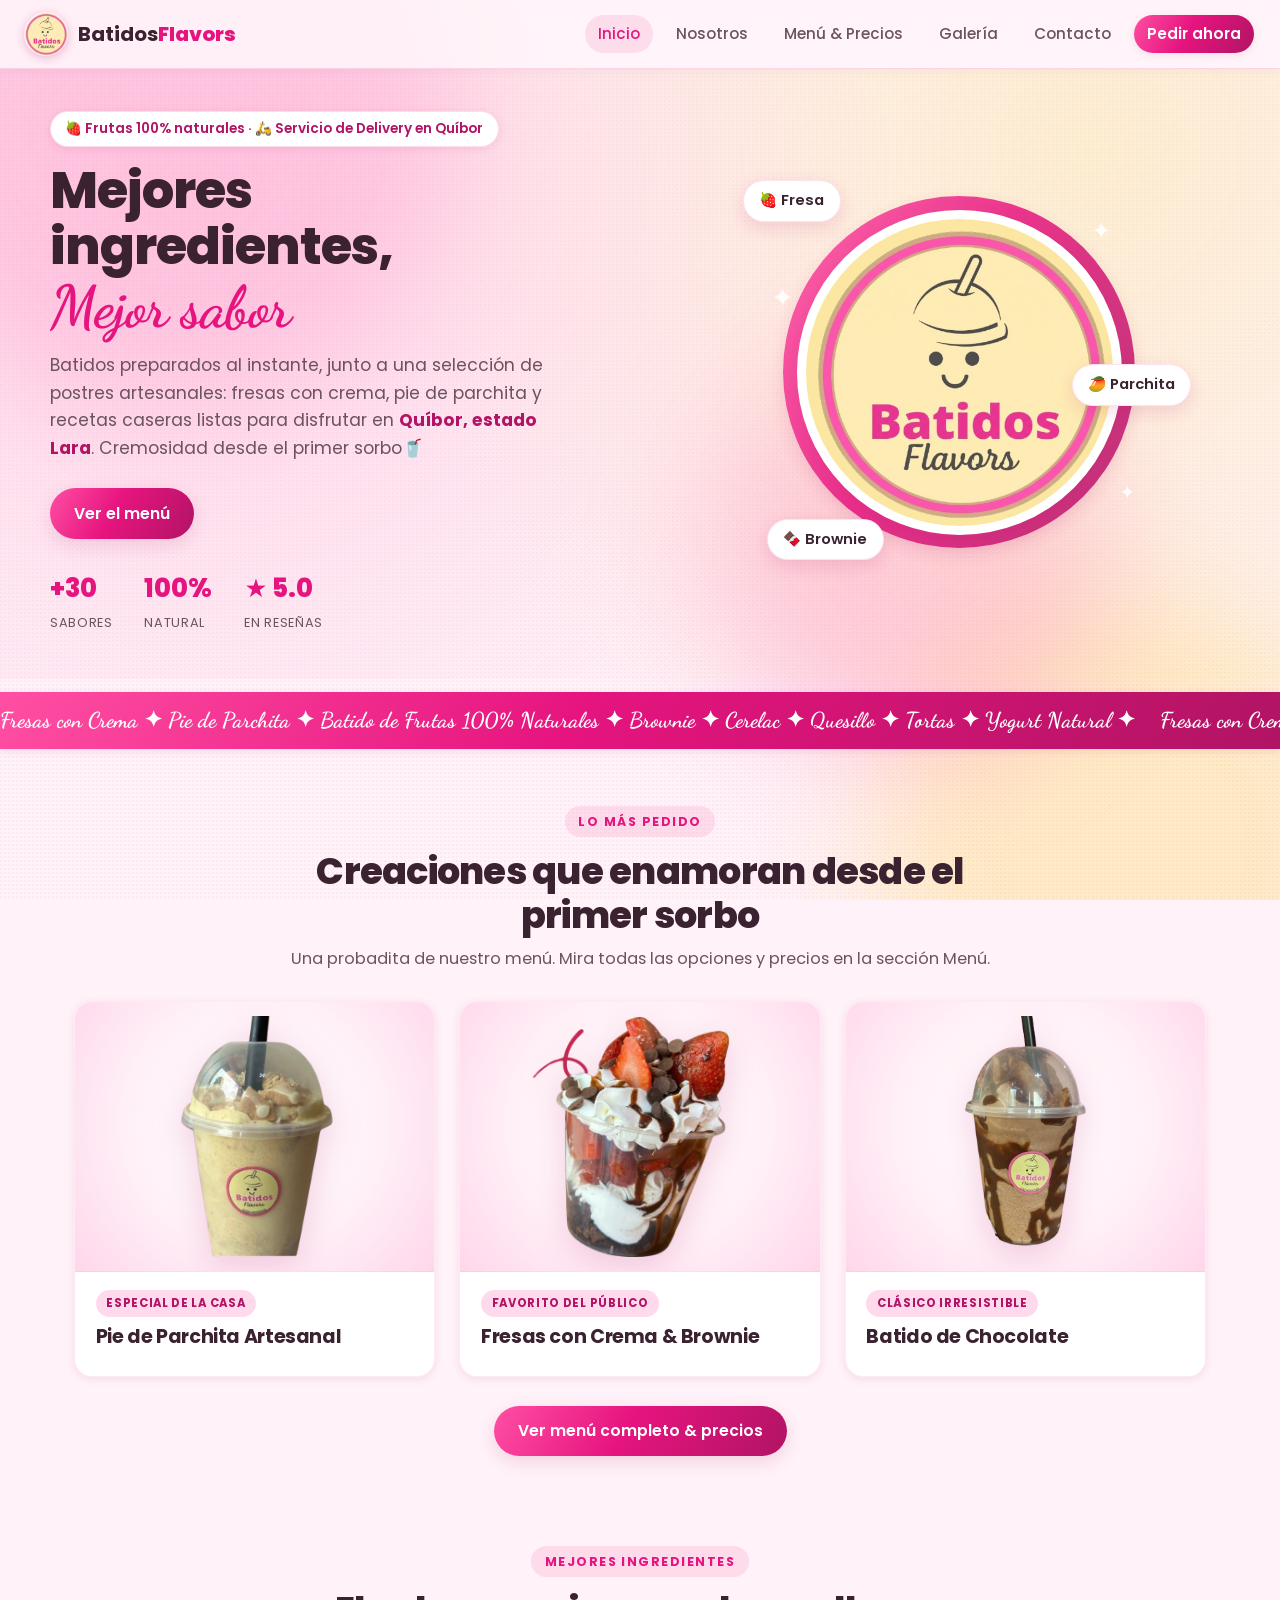
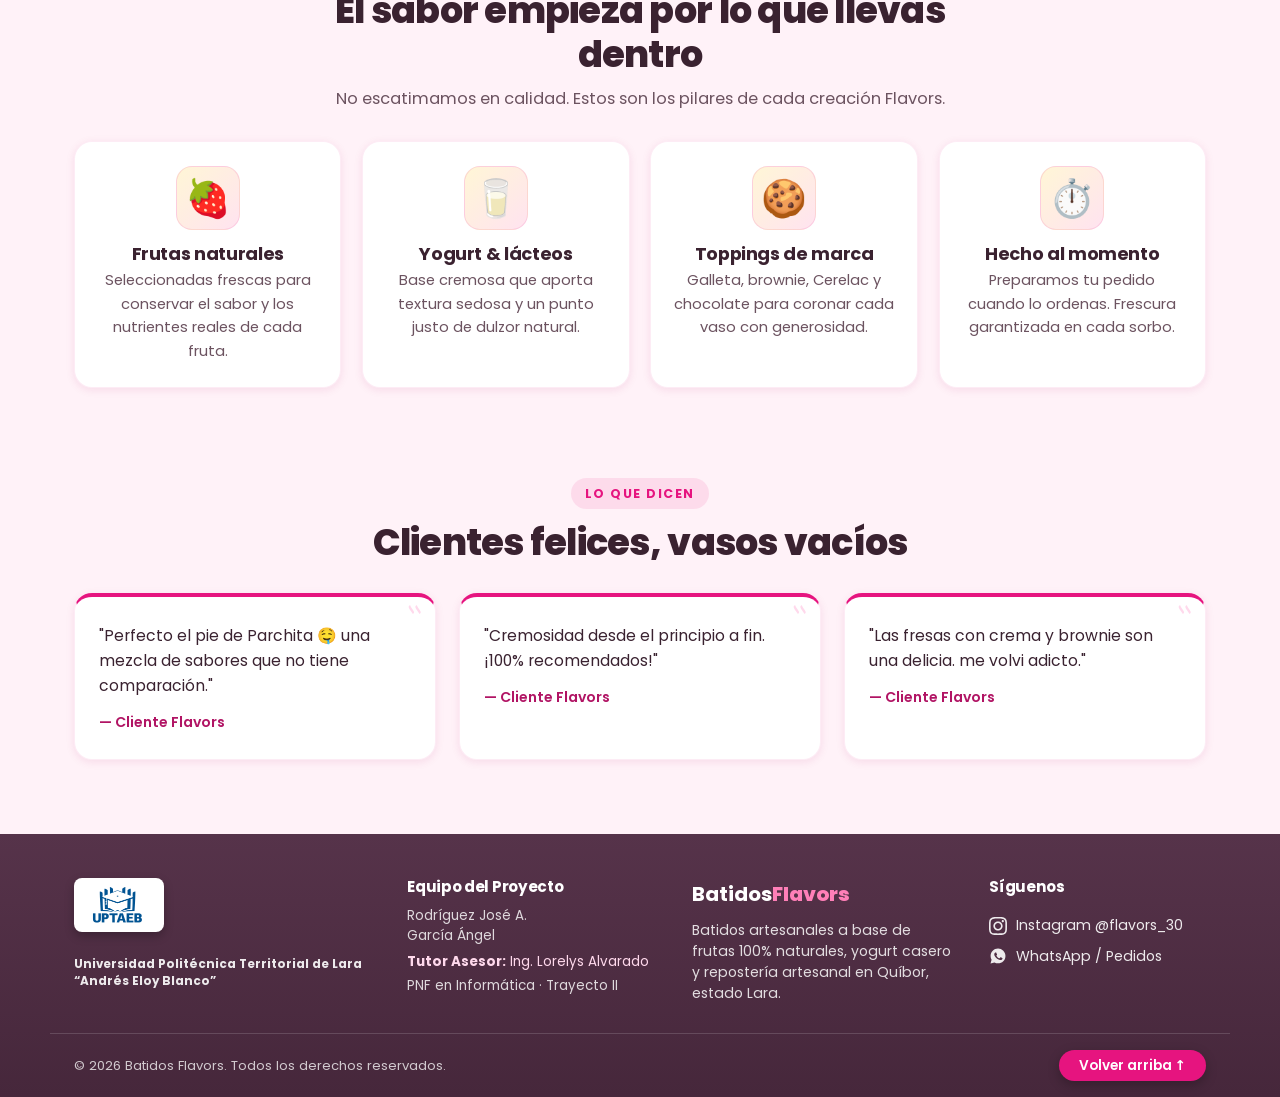
==== commit d5b7bb1a: "refactor: simplificar footer institucional y retirar cedulas de autores" ====
--- a/web/index.html
+++ b/web/index.html
@@ -7,21 +7,22 @@
   <meta name="theme-color" content="#e6147f" />
   <title>Batidos Flavors · Mejores ingredientes, mejor sabor</title>
   <!-- Favicon -->
-  <link rel="icon" type="image/png" href="assets/logo.png" />
-  <link rel="apple-touch-icon" href="assets/logo.png" />
+  <link rel="icon" type="image/x-icon" href="assets/favicon/favicon.ico" />
+  <link rel="icon" type="image/png" href="assets/logo/logo.png" />
+  <link rel="apple-touch-icon" href="assets/logo/logo.png" />
 
   <!-- Metadatos Open Graph y Twitter -->
   <meta property="og:type" content="website" />
   <meta property="og:url" content="https://batidosflavors.shop/" />
   <meta property="og:title" content="Batidos Flavors · Mejores ingredientes, mejor sabor" />
   <meta property="og:description" content="Batidos artesanales a base de frutas naturales, yogurt y postres caseros en Quíbor, estado Lara. Mejores ingredientes, mejor sabor." />
-  <meta property="og:image" content="https://batidosflavors.shop/assets/logo.png" />
+  <meta property="og:image" content="https://batidosflavors.shop/assets/logo/logo.png" />
   <meta property="og:image:alt" content="Logotipo oficial de Batidos Flavors" />
 
   <meta name="twitter:card" content="summary" />
   <meta name="twitter:title" content="Batidos Flavors · Mejores ingredientes, mejor sabor" />
   <meta name="twitter:description" content="Batidos artesanales a base de frutas naturales, yogurt y postres caseros en Quíbor, estado Lara." />
-  <meta name="twitter:image" content="https://batidosflavors.shop/assets/logo.png" />
+  <meta name="twitter:image" content="https://batidosflavors.shop/assets/logo/logo.png" />
 
   <link rel="preconnect" href="https://fonts.googleapis.com" />
   <link rel="preconnect" href="https://fonts.gstatic.com" crossorigin />
@@ -40,7 +41,7 @@
   <!-- Encabezado y navegación -->
   <header class="nav">
     <a href="index.html" class="nav__brand" aria-label="Batidos Flavors — inicio">
-      <img src="assets/logo.png" alt="Logo Batidos Flavors" class="logo-mark" width="46" height="46" />
+      <img src="assets/logo/logo.png" alt="Logo Batidos Flavors" class="logo-mark" width="46" height="46" />
       <span class="nav__brand-txt">Batidos<strong>Flavors</strong></span>
     </a>
     <input type="checkbox" id="nav-toggle" class="nav__check" />
@@ -85,7 +86,7 @@
           <div class="cup-stage">
             <div class="cup-glow" aria-hidden="true"></div>
             <figure class="cup-photo">
-              <img src="assets/logo.png" alt="Logo Batidos Flavors" class="hero__logo-img" width="360" height="360" />
+              <img src="assets/logo/logo.png" alt="Logo Batidos Flavors" class="hero__logo-img" width="360" height="360" />
             </figure>
             <span class="float-chip chip-a">🍓 Fresa</span>
             <span class="float-chip chip-b">🥭 Parchita</span>
@@ -116,7 +117,7 @@
       <div class="cards">
         <article class="card reveal-up">
           <div class="card__img">
-            <img src="assets/inicio-pie-limon.png" alt="Pie de Parchita" loading="lazy">
+            <img src="assets/inicio/inicio-pie-limon.png" alt="Pie de Parchita" loading="lazy">
           </div>
           <div class="card__body">
             <span class="tag">Especial de la casa</span>
@@ -125,7 +126,7 @@
         </article>
         <article class="card reveal-up">
           <div class="card__img">
-            <img src="assets/inicio-fresa-brownie.png" alt="Fresas con Crema &amp; Brownie" loading="lazy">
+            <img src="assets/inicio/inicio-fresa-brownie.png" alt="Fresas con Crema &amp; Brownie" loading="lazy">
           </div>
           <div class="card__body">
             <span class="tag">Favorito del público</span>
@@ -134,7 +135,7 @@
         </article>
         <article class="card reveal-up">
           <div class="card__img">
-            <img src="assets/inicio-batido-chocolate.png" alt="Batido de Chocolate" loading="lazy">
+            <img src="assets/inicio/inicio-batido-chocolate.png" alt="Batido de Chocolate" loading="lazy">
           </div>
           <div class="card__body">
             <span class="tag">Clásico irresistible</span>
@@ -208,10 +209,8 @@
     <div class="footer__inner">
       <!-- Columna 1: Universidad UPTAEB -->
       <div class="footer__col footer__uni">
-        <img src="assets/logouniversidad.png" alt="Logo UPTAEB" class="footer__uni-logo" loading="lazy">
+        <img src="assets/logo/logouniversidad.png" alt="Logo UPTAEB" class="footer__uni-logo" loading="lazy">
         <div class="footer__uni-text">
-          <p class="uni-country">República Bolivariana de Venezuela</p>
-          <p class="uni-ministry">Ministerio del Poder Popular para la Educación Universitaria</p>
           <p class="uni-name">Universidad Politécnica Territorial de Lara “Andrés Eloy Blanco”</p>
         </div>
       </div>
@@ -219,8 +218,8 @@
       <!-- Columna 2: Equipo de proyecto -->
       <div class="footer__col footer__team">
         <h4>Equipo del Proyecto</h4>
-        <p>Rodríguez José A · C.I: 23.845.022</p>
-        <p>García Ángel · C.I: 27.761.943</p>
+        <p>Rodríguez José A.</p>
+        <p>García Ángel</p>
         <p class="footer__tutor"><strong>Tutor Asesor:</strong> Ing. Lorelys Alvarado</p>
         <p class="footer__career">PNF en Informática · Trayecto II</p>
       </div>
--- a/web/styles.css
+++ b/web/styles.css
@@ -911,14 +911,14 @@
   z-index: 2;
 }
 
-.g-item--1 { --img: url('assets/galeria-1.jpg'); }
-.g-item--2 { --img: url('assets/galeria-2.jpg'); }
-.g-item--3 { --img: url('assets/galeria-3.jpg'); }
-.g-item--4 { --img: url('assets/galeria-4.jpg'); }
-.g-item--5 { --img: url('assets/galeria-5.jpg'); }
-.g-item--6 { --img: url('assets/galeria-6.jpg'); }
-.g-item--7 { --img: url('assets/galeria-7.jpg'); }
-.g-item--8 { --img: url('assets/galeria-8.jpg'); }
+.g-item--1 { --img: url('assets/galeria/galeria-1.jpg'); }
+.g-item--2 { --img: url('assets/galeria/galeria-2.jpg'); }
+.g-item--3 { --img: url('assets/galeria/galeria-3.jpg'); }
+.g-item--4 { --img: url('assets/galeria/galeria-4.jpg'); }
+.g-item--5 { --img: url('assets/galeria/galeria-5.jpg'); }
+.g-item--6 { --img: url('assets/galeria/galeria-6.jpg'); }
+.g-item--7 { --img: url('assets/galeria/galeria-7.jpg'); }
+.g-item--8 { --img: url('assets/galeria/galeria-8.jpg'); }
 
 /* Testimonios */
 .quotes {
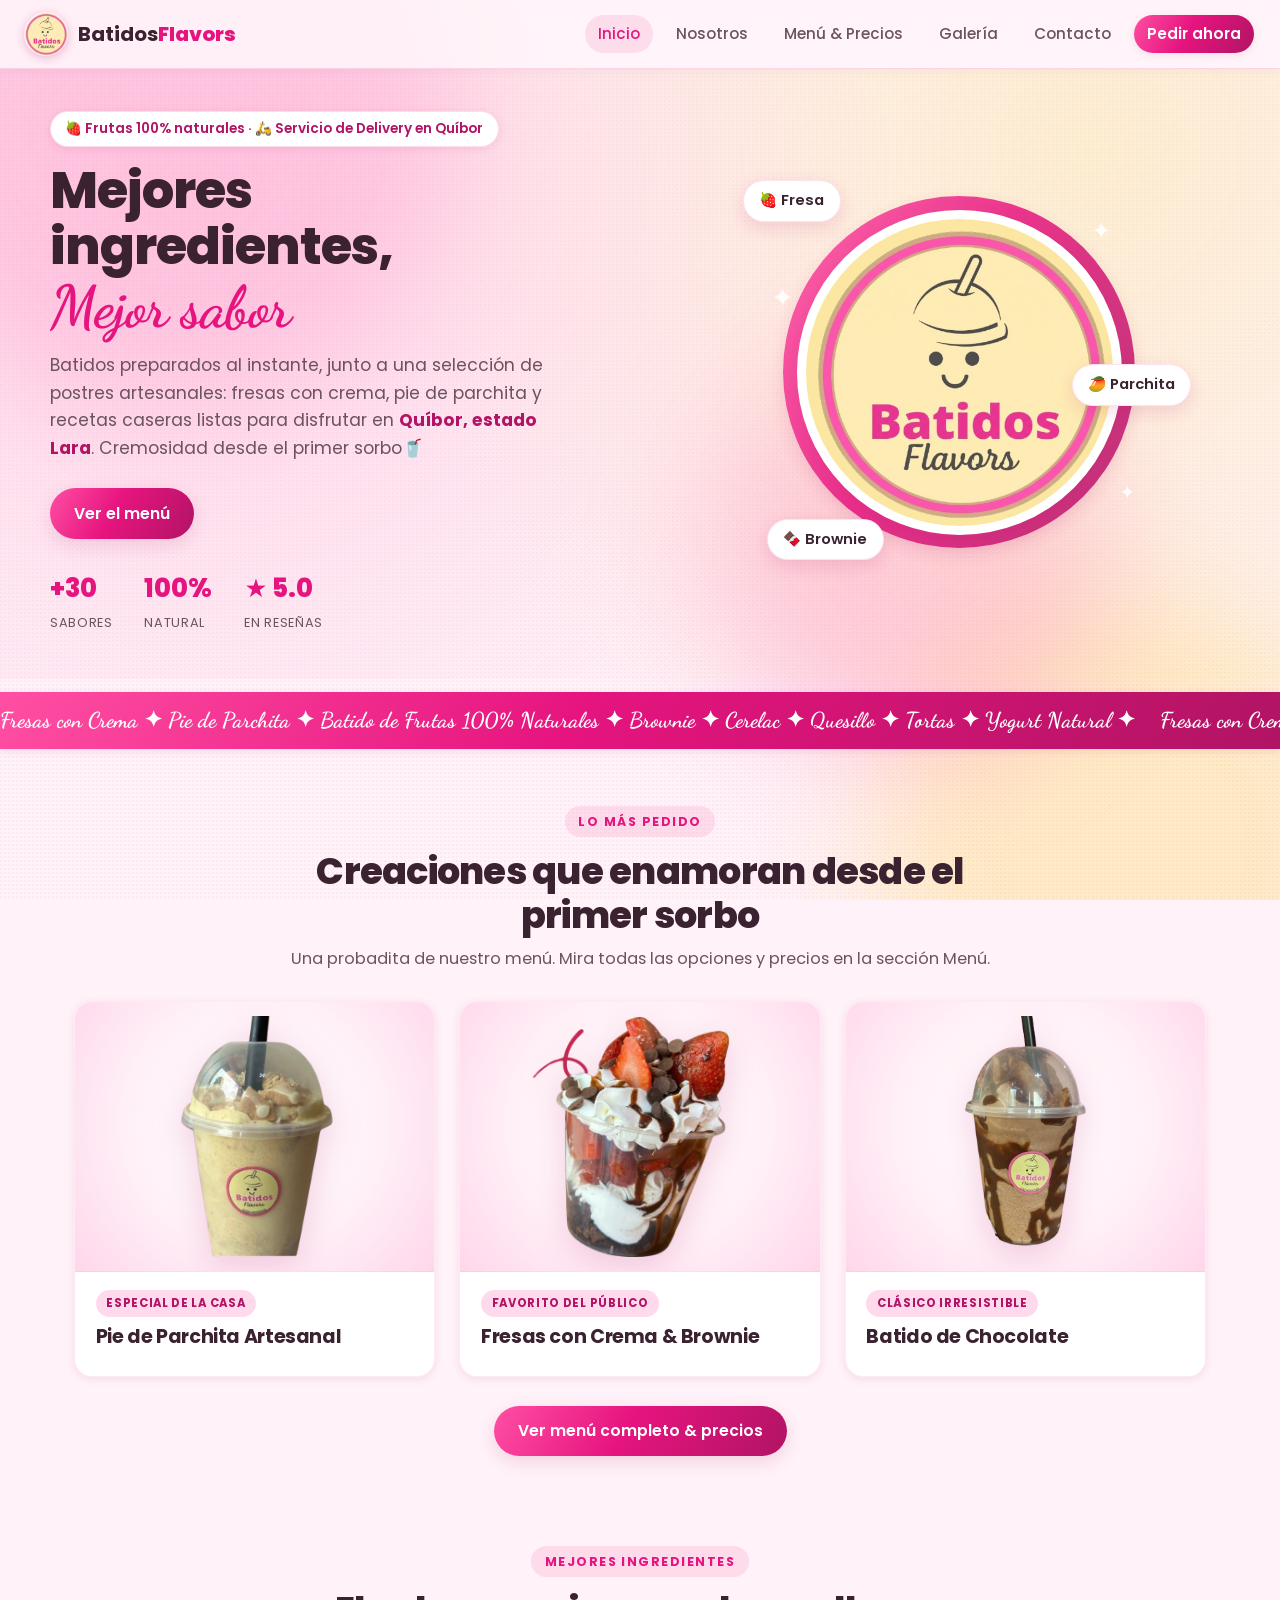
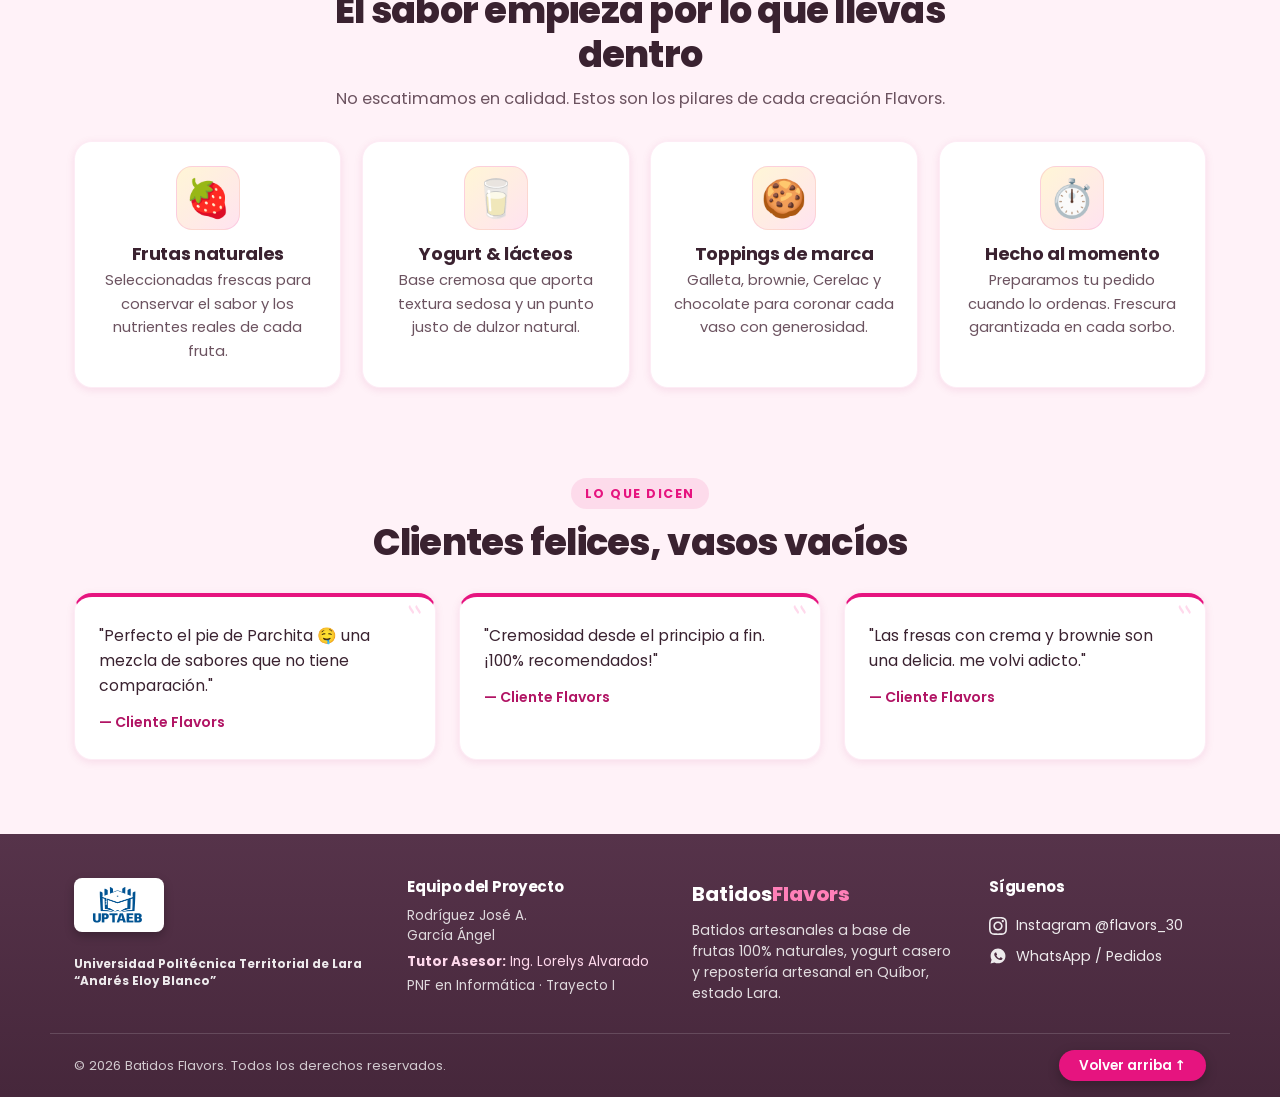
==== commit 47fc0e84: "feat: ajustar trayecto a I, incorporar horario de atencion y visor adaptado de menu oficial" ====
--- a/web/index.html
+++ b/web/index.html
@@ -221,7 +221,7 @@
         <p>Rodríguez José A.</p>
         <p>García Ángel</p>
         <p class="footer__tutor"><strong>Tutor Asesor:</strong> Ing. Lorelys Alvarado</p>
-        <p class="footer__career">PNF en Informática · Trayecto II</p>
+        <p class="footer__career">PNF en Informática · Trayecto I</p>
       </div>
 
       <!-- Columna 3: Batidos Flavors -->
--- a/web/styles.css
+++ b/web/styles.css
@@ -1056,6 +1056,56 @@
   border: 1px dashed rgba(230, 20, 127, 0.2);
   border-radius: 14px;
   padding: 0.8rem 1.1rem;
+}
+
+/* Visor del Menú Oficial */
+.visor-menu {
+  max-width: 900px;
+  margin: 0 auto;
+  padding: 2.2rem 1.2rem 3.5rem;
+  text-align: center;
+}
+
+.visor-menu__header {
+  margin-bottom: 1.6rem;
+}
+
+.visor-menu__header h1 {
+  font-size: 1.9rem;
+  color: var(--plum);
+  margin-bottom: 0.4rem;
+}
+
+.visor-menu__header p {
+  color: var(--plum-soft);
+  font-size: 0.95rem;
+}
+
+.visor-menu__frame {
+  display: inline-block;
+  background: #ffffff;
+  padding: 10px;
+  border-radius: 20px;
+  box-shadow: 0 10px 35px rgba(58, 34, 48, 0.16);
+  border: 1px solid rgba(230, 20, 127, 0.15);
+  max-width: 100%;
+}
+
+.visor-menu__img {
+  width: 100%;
+  max-width: 780px;
+  height: auto;
+  display: block;
+  border-radius: 12px;
+}
+
+.visor-menu__actions {
+  display: flex;
+  flex-wrap: wrap;
+  gap: 1rem;
+  justify-content: center;
+  align-items: center;
+  margin-top: 1.8rem;
 }
 
 /* 13. Contacto y comentarios */
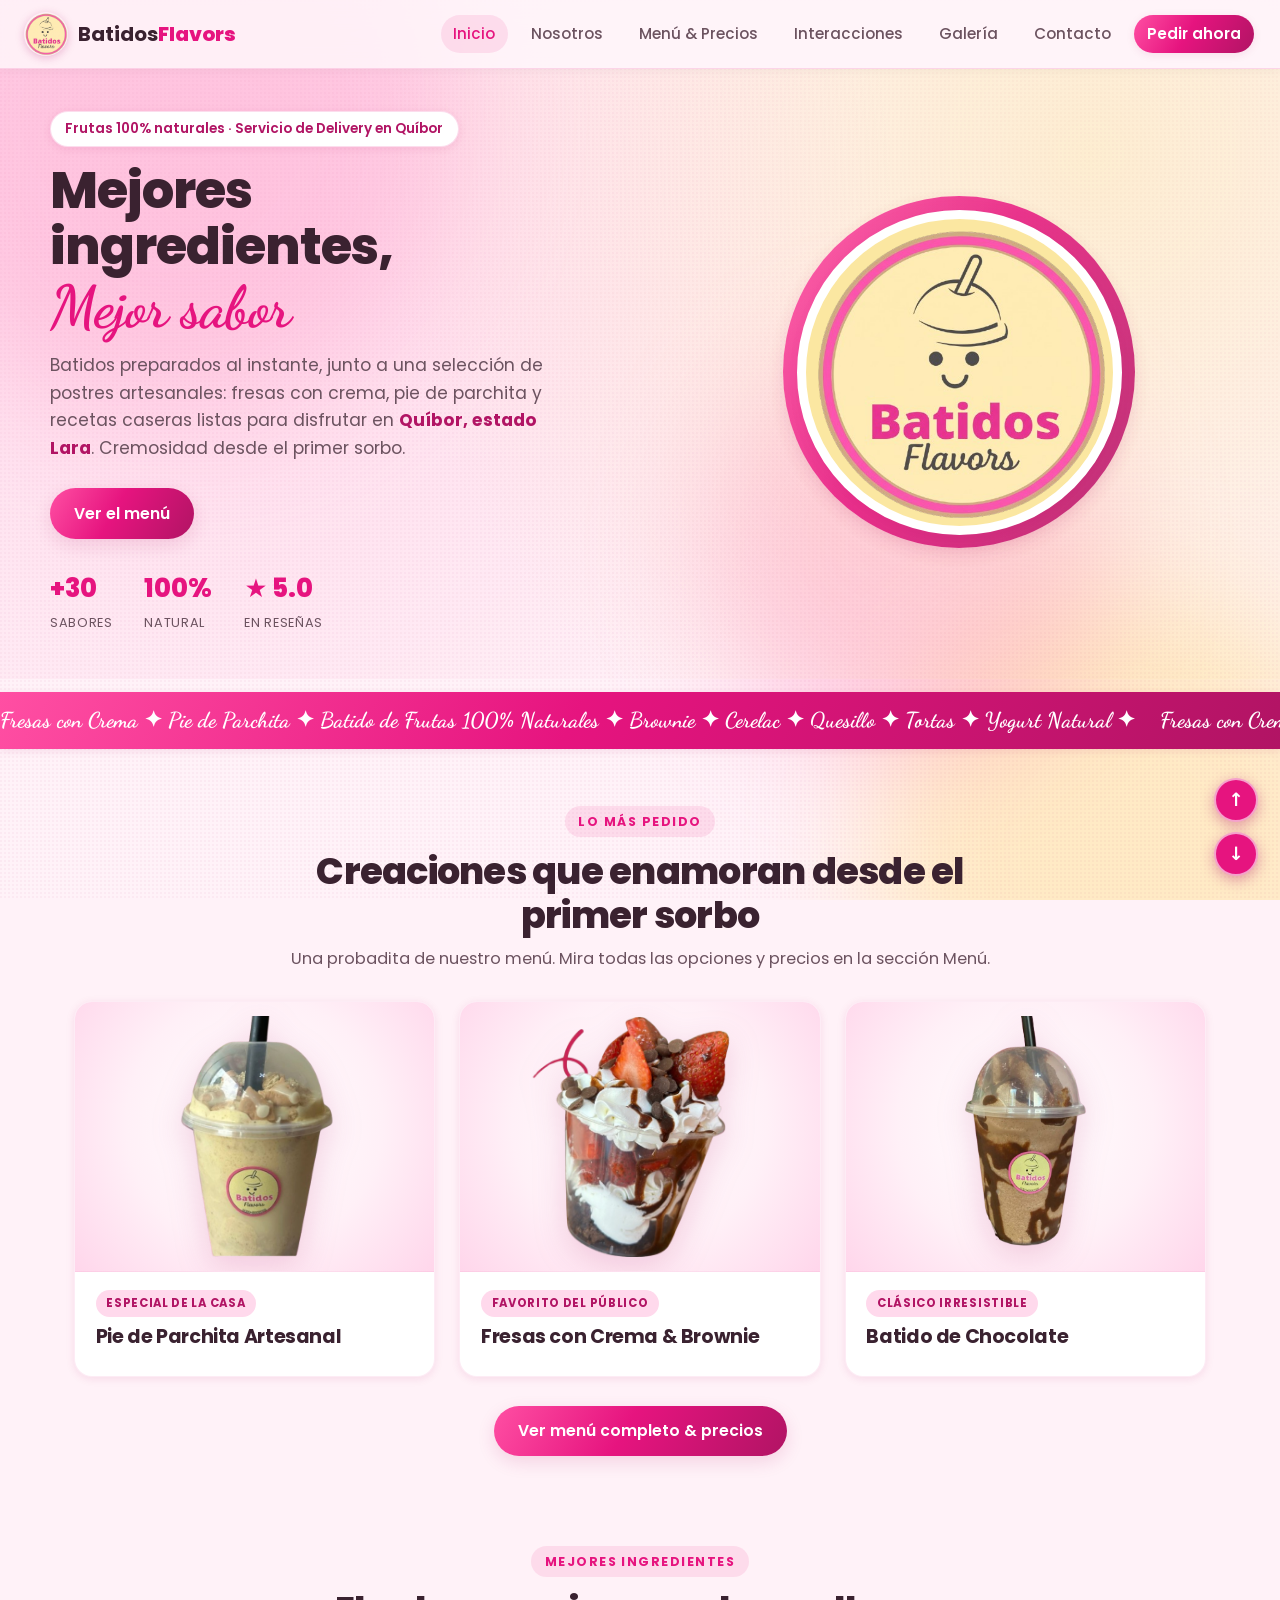
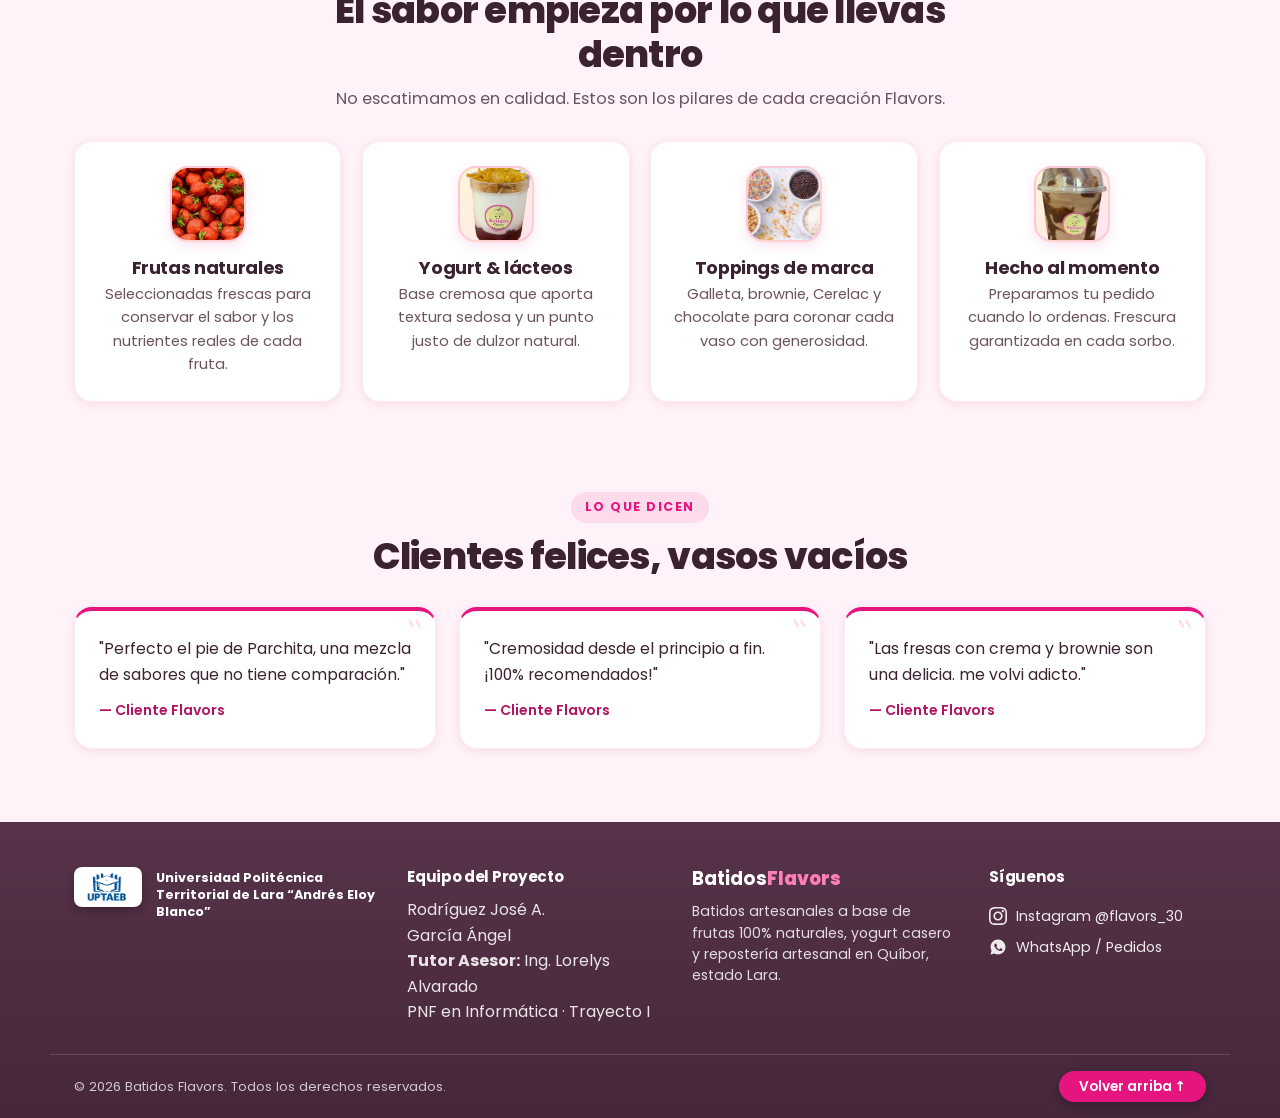
==== commit ef9b98ea: "feat: anadir pagina interacciones, reorganizar assets por carpeta, alinear footer y reemplazar emoji" ====
--- a/web/index.html
+++ b/web/index.html
@@ -29,7 +29,7 @@
   <link href="https://fonts.googleapis.com/css2?family=Poppins:wght@300;400;500;600;700;800;900&family=Dancing+Script:wght@600;700&display=swap" rel="stylesheet" />
   <link rel="stylesheet" href="styles.css" />
 </head>
-<body>
+<body id="top">
 
   <div class="bg-decor" aria-hidden="true">
     <span class="blob blob--1"></span>
@@ -50,6 +50,7 @@
       <a href="index.html" class="is-active">Inicio</a>
       <a href="nosotros.html">Nosotros</a>
       <a href="menu.html">Menú &amp; Precios</a>
+      <a href="interacciones.html">Interacciones</a>
       <a href="galeria.html">Galería</a>
       <a href="contacto.html">Contacto</a>
       <a href="https://wa.me/584125080900?text=Hola%20Batidos%20Flavors%2C%20quiero%20hacer%20un%20pedido" target="_blank" rel="noopener" class="nav__cta">Pedir ahora</a>
@@ -63,7 +64,7 @@
       <div class="hero__mesh" aria-hidden="true"></div>
       <div class="hero__inner">
         <div class="hero__copy">
-          <span class="pill reveal">🍓 Frutas 100% naturales · 🛵 Servicio de Delivery en Quíbor</span>
+          <span class="pill reveal">Frutas 100% naturales · Servicio de Delivery en Quíbor</span>
           <h1 class="hero__title">
             <span class="reveal d1">Mejores</span>
             <span class="reveal d2">ingredientes,</span>
@@ -71,7 +72,7 @@
           </h1>
           <p class="hero__lead reveal d4">
   Batidos preparados al instante, junto a una selección de postres artesanales: fresas con crema, 
-  pie de parchita y recetas caseras listas para disfrutar en <strong>Quíbor, estado Lara</strong>. Cremosidad desde el primer sorbo🥤
+  pie de parchita y recetas caseras listas para disfrutar en <strong>Quíbor, estado Lara</strong>. Cremosidad desde el primer sorbo.
           </p>
           <div class="hero__actions reveal d5">
             <a href="menu.html" class="btn btn--solid">Ver el menú</a>
@@ -88,12 +89,6 @@
             <figure class="cup-photo">
               <img src="assets/logo/logo.png" alt="Logo Batidos Flavors" class="hero__logo-img" width="360" height="360" />
             </figure>
-            <span class="float-chip chip-a">🍓 Fresa</span>
-            <span class="float-chip chip-b">🥭 Parchita</span>
-            <span class="float-chip chip-c">🍫 Brownie</span>
-            <span class="sparkle s1">✦</span>
-            <span class="sparkle s2">✦</span>
-            <span class="sparkle s3">✦</span>
           </div>
         </div>
       </div>
@@ -157,22 +152,22 @@
       </header>
       <div class="feature-grid">
         <div class="feature reveal-up">
-          <div class="feature__ic">🍓</div>
+          <div class="feature__ic"><img src="assets/inicio/inicio-frutas-naturales.jpg" alt="Frutas naturales frescas" loading="lazy"></div>
           <h3>Frutas naturales</h3>
           <p>Seleccionadas frescas para conservar el sabor y los nutrientes reales de cada fruta.</p>
         </div>
         <div class="feature reveal-up">
-          <div class="feature__ic">🥛</div>
+          <div class="feature__ic"><img src="assets/inicio/inicio-yogur-cereal.png" alt="Yogurt artesanal y lácteos" loading="lazy"></div>
           <h3>Yogurt &amp; lácteos</h3>
           <p>Base cremosa que aporta textura sedosa y un punto justo de dulzor natural.</p>
         </div>
         <div class="feature reveal-up">
-          <div class="feature__ic">🍪</div>
+          <div class="feature__ic"><img src="assets/inicio/topins.png" alt="Toppings de marca" loading="lazy"></div>
           <h3>Toppings de marca</h3>
           <p>Galleta, brownie, Cerelac y chocolate para coronar cada vaso con generosidad.</p>
         </div>
         <div class="feature reveal-up">
-          <div class="feature__ic">⏱️</div>
+          <div class="feature__ic"><img src="assets/inicio/inicio-batido-chocolate.png" alt="Batido artesanal preparado al instante" loading="lazy"></div>
           <h3>Hecho al momento</h3>
           <p>Preparamos tu pedido cuando lo ordenas. Frescura garantizada en cada sorbo.</p>
         </div>
@@ -187,7 +182,7 @@
       </header>
       <div class="quotes">
         <blockquote class="quote reveal-up">
-          <p>"Perfecto el pie de Parchita 🤤 una mezcla de sabores que no tiene comparación."</p>
+          <p>"Perfecto el pie de Parchita, una mezcla de sabores que no tiene comparación."</p>
           <footer>— Cliente Flavors</footer>
         </blockquote>
         <blockquote class="quote reveal-up">
@@ -205,13 +200,15 @@
   </main>
 
   <!-- Pie de página -->
-  <footer class="footer">
-    <div class="footer__inner">
-      <!-- Columna 1: Universidad UPTAEB -->
+  <footer id="footer" class="footer">
+        <div class="footer__inner">
+      <!-- Columna 1: Universidad UPTAEB (Logo primero y letras al lado) -->
       <div class="footer__col footer__uni">
-        <img src="assets/logo/logouniversidad.png" alt="Logo UPTAEB" class="footer__uni-logo" loading="lazy">
-        <div class="footer__uni-text">
-          <p class="uni-name">Universidad Politécnica Territorial de Lara “Andrés Eloy Blanco”</p>
+        <div class="footer__uni-brand">
+          <img src="assets/logo/logouniversidad.png" alt="Logo UPTAEB" class="footer__uni-logo" loading="lazy">
+          <div class="footer__uni-text">
+            <p class="uni-name">Universidad Politécnica Territorial de Lara “Andrés Eloy Blanco”</p>
+          </div>
         </div>
       </div>
 
@@ -247,9 +244,15 @@
     <!-- Barra inferior del pie de página -->
     <div class="footer__base">
       <p>© 2026 Batidos Flavors. Todos los derechos reservados.</p>
-      <a href="#" class="footer__top-btn">Volver arriba ↑</a>
+      <a href="#top" class="footer__top-btn">Volver arriba ↑</a>
     </div>
   </footer>
 
+
+  <!-- Botones de navegación flotante (subir / bajar) -->
+  <div class="floating-nav" aria-label="Navegación rápida">
+    <a href="#top" class="floating-btn" title="Ir al inicio" aria-label="Ir al inicio">↑</a>
+    <a href="#footer" class="floating-btn" title="Ir al final" aria-label="Ir al final">↓</a>
+  </div>
 </body>
 </html>
--- a/web/styles.css
+++ b/web/styles.css
@@ -465,14 +465,17 @@
 
 .float-chip {
   position: absolute;
-  background: #ffffff;
-  color: var(--plum);
-  font-size: 0.92rem;
-  font-weight: 600;
-  padding: 0.5rem 0.95rem;
-  border-radius: 100px;
-  box-shadow: var(--shadow-md);
-  border: 1px solid rgba(230, 20, 127, 0.12);
+  background: transparent;
+  color: #ffffff;
+  font-size: 1.05rem;
+  font-weight: 700;
+  padding: 0;
+  border: none;
+  border-radius: 0;
+  box-shadow: none;
+  text-shadow: 0 1px 3px rgba(0, 0, 0, 0.45), 0 2px 10px rgba(177, 20, 100, 0.35);
+  pointer-events: none;
+  user-select: none;
 }
 
 .chip-a {
@@ -507,6 +510,20 @@
   bottom: 16%;
   right: 6%;
   font-size: 1.2rem;
+}
+
+.s4 {
+  bottom: 8%;
+  left: 8%;
+  font-size: 1.4rem;
+  color: #ffd6eb;
+}
+
+.s5 {
+  top: 46%;
+  right: -3%;
+  font-size: 1.3rem;
+  color: #ffffff;
 }
 
 .s3 {
@@ -852,15 +869,27 @@
 }
 
 .feature__ic {
-  font-size: 2.3rem;
-  width: 64px;
-  height: 64px;
-  margin: 0 auto 0.8rem;
-  border-radius: 16px;
-  display: grid;
-  place-items: center;
+  width: 76px;
+  height: 76px;
+  margin: 0 auto 0.9rem;
+  border-radius: 18px;
+  overflow: hidden;
+  display: block;
   background: var(--grad-soft);
-  border: 1px solid rgba(230, 20, 127, 0.12);
+  border: 2px solid rgba(230, 20, 127, 0.15);
+  box-shadow: 0 4px 12px rgba(230, 20, 127, 0.12);
+}
+
+.feature__ic img {
+  width: 100%;
+  height: 100%;
+  object-fit: cover;
+  display: block;
+  transition: transform 0.35s var(--ease);
+}
+
+.feature:hover .feature__ic img {
+  transform: scale(1.1);
 }
 
 .feature h3 {
@@ -975,14 +1004,22 @@
 }
 
 .price-cat__head .ic {
-  font-size: 1.7rem;
-  width: 52px;
-  height: 52px;
-  display: grid;
-  place-items: center;
+  width: 54px;
+  height: 54px;
   border-radius: 14px;
+  overflow: hidden;
+  display: block;
   background: var(--grad-soft);
   box-shadow: var(--shadow-sm);
+  flex-shrink: 0;
+  border: 1px solid rgba(230, 20, 127, 0.12);
+}
+
+.price-cat__head .ic img {
+  width: 100%;
+  height: 100%;
+  object-fit: cover;
+  display: block;
 }
 
 .price-cat__head h2 {
@@ -1454,6 +1491,8 @@
 
 /* 15. Pie de página (Footer) */
 .footer {
+  position: relative;
+  z-index: 30;
   background: #502e43;
   background: linear-gradient(180deg, #56334a 0%, #46273b 100%);
   color: rgba(255, 255, 255, 0.88);
@@ -1470,66 +1509,75 @@
   align-items: start;
 }
 
+.footer__col {
+  display: flex;
+  flex-direction: column;
+  justify-content: flex-start;
+}
+
+.footer__col > *:first-child {
+  margin-top: 0 !important;
+}
+
 /* Columna 1: Universidad UPTAEB */
 .footer__uni {
   display: flex;
   flex-direction: column;
-  gap: 0.75rem;
+  justify-content: flex-start;
+}
+
+.footer__uni-brand {
+  display: flex;
+  flex-direction: row;
+  align-items: flex-start; /* Alinea al ras superior */
+  gap: 0.85rem;
+  margin-top: 0;
 }
 
 .footer__uni-logo {
-  display: inline-block;
+  display: block;
   background-color: #ffffff;
-  padding: 8px 12px;
+  padding: 5px 8px;
   border-radius: 8px;
   border: 1px solid rgba(255, 255, 255, 0.3);
   box-shadow: 0 4px 10px rgba(0, 0, 0, 0.25);
-  max-width: 90px;
-  height: auto;
+  max-width: 85px;
+  height: 40px;
   object-fit: contain;
-  margin-bottom: 12px;
-}
-
-.footer__uni-text p {
-  font-size: 0.74rem;
-  line-height: 1.4;
-  color: rgba(255, 255, 255, 0.90);
+  flex-shrink: 0;
+  margin: 0;
+}
+
+.footer__uni-text {
+  margin: 0;
+  padding-top: 2px; /* Ajuste optico para alinear con la altura del encabezado */
 }
 
 .uni-name {
   color: #ffffff;
   font-weight: 700;
-}
-
-/* Columna 2: Equipo de proyecto */
+  font-size: 0.8rem;
+  line-height: 1.35;
+  margin: 0;
+}
+
+/* Columna 2 y 4: Encabezados */
 .footer__team h4,
 .footer h4 {
   color: #ffffff;
   font-size: 0.95rem;
-  margin-bottom: 0.6rem;
+  line-height: 1.35;
+  margin: 0 0 0.6rem 0;
   font-weight: 700;
-}
-
-.footer__team p {
-  font-size: 0.84rem;
-  line-height: 1.5;
-  color: rgba(255, 255, 255, 0.82);
-}
-
-.footer__tutor {
-  margin-top: 0.35rem;
-  color: #ffd9ec !important;
-}
-
-.footer__career {
-  margin-top: 0.25rem;
-  font-size: 0.78rem;
-  color: rgba(255, 255, 255, 0.72);
 }
 
 /* Columna 3: Batidos Flavors */
 .footer__brand .nav__brand-txt {
   color: #ffffff;
+  font-size: 1.15rem;
+  line-height: 1.35;
+  display: inline-block;
+  margin: 0;
 }
 
 .footer__brand .nav__brand-txt strong {
@@ -1616,7 +1664,46 @@
   text-decoration: none;
 }
 
-/* 16. Botón flotante */
+/* 16. Botones flotantes (Subir / Bajar con ocultamiento automático al llegar al footer) */
+.floating-nav {
+  position: fixed;
+  bottom: 24px;
+  right: 22px;
+  display: flex;
+  flex-direction: column;
+  gap: 10px;
+  z-index: 10; /* Menor que z-index: 30 de .footer para que el footer los tape al llegar abajo */
+}
+
+.floating-btn {
+  width: 44px;
+  height: 44px;
+  border-radius: 50%;
+  background: var(--pink);
+  color: #ffffff;
+  display: inline-flex;
+  align-items: center;
+  justify-content: center;
+  font-size: 1.15rem;
+  font-weight: 700;
+  line-height: 1;
+  text-decoration: none;
+  box-shadow: 0 4px 14px rgba(177, 20, 100, 0.38);
+  border: 2px solid rgba(255, 255, 255, 0.6);
+  transition: transform 0.2s var(--ease), background 0.2s, box-shadow 0.2s;
+}
+
+.floating-btn:hover {
+  transform: translateY(-3px) scale(1.05);
+  background: var(--pink-deep);
+  box-shadow: 0 6px 18px rgba(177, 20, 100, 0.5);
+  color: #ffffff;
+}
+
+.floating-btn:active {
+  transform: translateY(0) scale(0.95);
+}
+
 .btn-top {
   position: fixed;
   bottom: 22px;
@@ -1633,15 +1720,8 @@
   line-height: 1;
   text-decoration: none;
   box-shadow: 0 4px 14px rgba(177, 20, 100, 0.35);
-  z-index: 99;
+  z-index: 10;
   transition: transform 0.2s var(--ease), background 0.2s, box-shadow 0.2s;
-}
-
-.btn-top:hover {
-  transform: translateY(-3px);
-  background: var(--pink-deep);
-  box-shadow: 0 6px 18px rgba(177, 20, 100, 0.45);
-  color: #ffffff;
 }
 
 /* 17. Animaciones */
@@ -1811,3 +1891,166 @@
 
   
 }
+
+
+/* =============================================================================
+   18. PÁGINA INTERACCIONES (FAQ, ENCUESTA Y CALIFICACIÓN 100% CSS PURO)
+   ============================================================================= */
+.faq-list {
+  display: grid;
+  gap: 1rem;
+  max-width: 820px;
+  margin: 0 auto;
+}
+
+.faq-item {
+  background: #ffffff;
+  border-radius: var(--radius-md);
+  border: 1px solid rgba(230, 20, 127, 0.12);
+  box-shadow: var(--shadow-sm);
+  overflow: hidden;
+  transition: border-color 0.2s, box-shadow 0.2s;
+}
+
+.faq-item[open] {
+  border-color: var(--pink);
+  box-shadow: var(--shadow-md);
+}
+
+.faq-summary {
+  padding: 1.15rem 1.4rem;
+  font-weight: 600;
+  font-size: 1.05rem;
+  color: var(--plum);
+  cursor: pointer;
+  list-style: none;
+  display: flex;
+  justify-content: space-between;
+  align-items: center;
+  user-select: none;
+}
+
+.faq-summary::-webkit-details-marker {
+  display: none;
+}
+
+.faq-summary::after {
+  content: "＋";
+  font-size: 1.25rem;
+  color: var(--pink);
+  font-weight: 700;
+  transition: transform 0.25s var(--ease);
+}
+
+.faq-item[open] .faq-summary::after {
+  content: "−";
+  transform: rotate(180deg);
+}
+
+.faq-content {
+  padding: 0 1.4rem 1.2rem;
+  color: var(--plum-soft);
+  line-height: 1.6;
+  font-size: 0.95rem;
+  border-top: 1px dashed rgba(230, 20, 127, 0.12);
+  margin-top: 0.2rem;
+  padding-top: 0.9rem;
+}
+
+/* Encuesta interactiva de sabores (100% CSS) */
+.poll-grid {
+  display: grid;
+  grid-template-columns: repeat(auto-fit, minmax(220px, 1fr));
+  gap: 1.2rem;
+  max-width: 960px;
+  margin: 0 auto;
+}
+
+.poll-card {
+  position: relative;
+  display: block;
+  cursor: pointer;
+}
+
+.poll-card input[type="radio"] {
+  position: absolute;
+  opacity: 0;
+  pointer-events: none;
+}
+
+.poll-card__box {
+  background: #ffffff;
+  border-radius: var(--radius-md);
+  padding: 1.4rem 1.2rem;
+  text-align: center;
+  border: 2px solid rgba(230, 20, 127, 0.12);
+  box-shadow: var(--shadow-sm);
+  transition: all 0.25s var(--ease);
+}
+
+.poll-card__box img {
+  width: 80px;
+  height: 80px;
+  border-radius: 50%;
+  object-fit: cover;
+  margin: 0 auto 0.8rem;
+  display: block;
+  border: 3px solid var(--pink-bg);
+}
+
+.poll-card__box h4 {
+  font-size: 1.05rem;
+  color: var(--plum);
+  margin-bottom: 0.3rem;
+}
+
+.poll-card__box span {
+  font-size: 0.85rem;
+  color: var(--plum-soft);
+}
+
+.poll-card:hover .poll-card__box {
+  transform: translateY(-4px);
+  border-color: var(--pink-soft);
+  box-shadow: var(--shadow-md);
+}
+
+.poll-card input[type="radio"]:checked + .poll-card__box {
+  border-color: var(--pink);
+  background: var(--pink-bg);
+  box-shadow: 0 0 0 3px rgba(230, 20, 127, 0.2), var(--shadow-md);
+  transform: translateY(-4px);
+}
+
+.poll-card input[type="radio"]:checked + .poll-card__box::after {
+  content: "✓ ¡Voto seleccionado!";
+  display: block;
+  margin-top: 0.6rem;
+  font-size: 0.82rem;
+  font-weight: 700;
+  color: var(--pink);
+}
+
+/* Calificación por estrellas CSS */
+.star-rating {
+  display: inline-flex;
+  flex-direction: row-reverse;
+  font-size: 1.8rem;
+  gap: 0.3rem;
+}
+
+.star-rating input {
+  display: none;
+}
+
+.star-rating label {
+  color: #d1c7ce;
+  cursor: pointer;
+  transition: color 0.15s;
+}
+
+.star-rating input:checked ~ label,
+.star-rating label:hover,
+.star-rating label:hover ~ label {
+  color: #ffb703;
+}
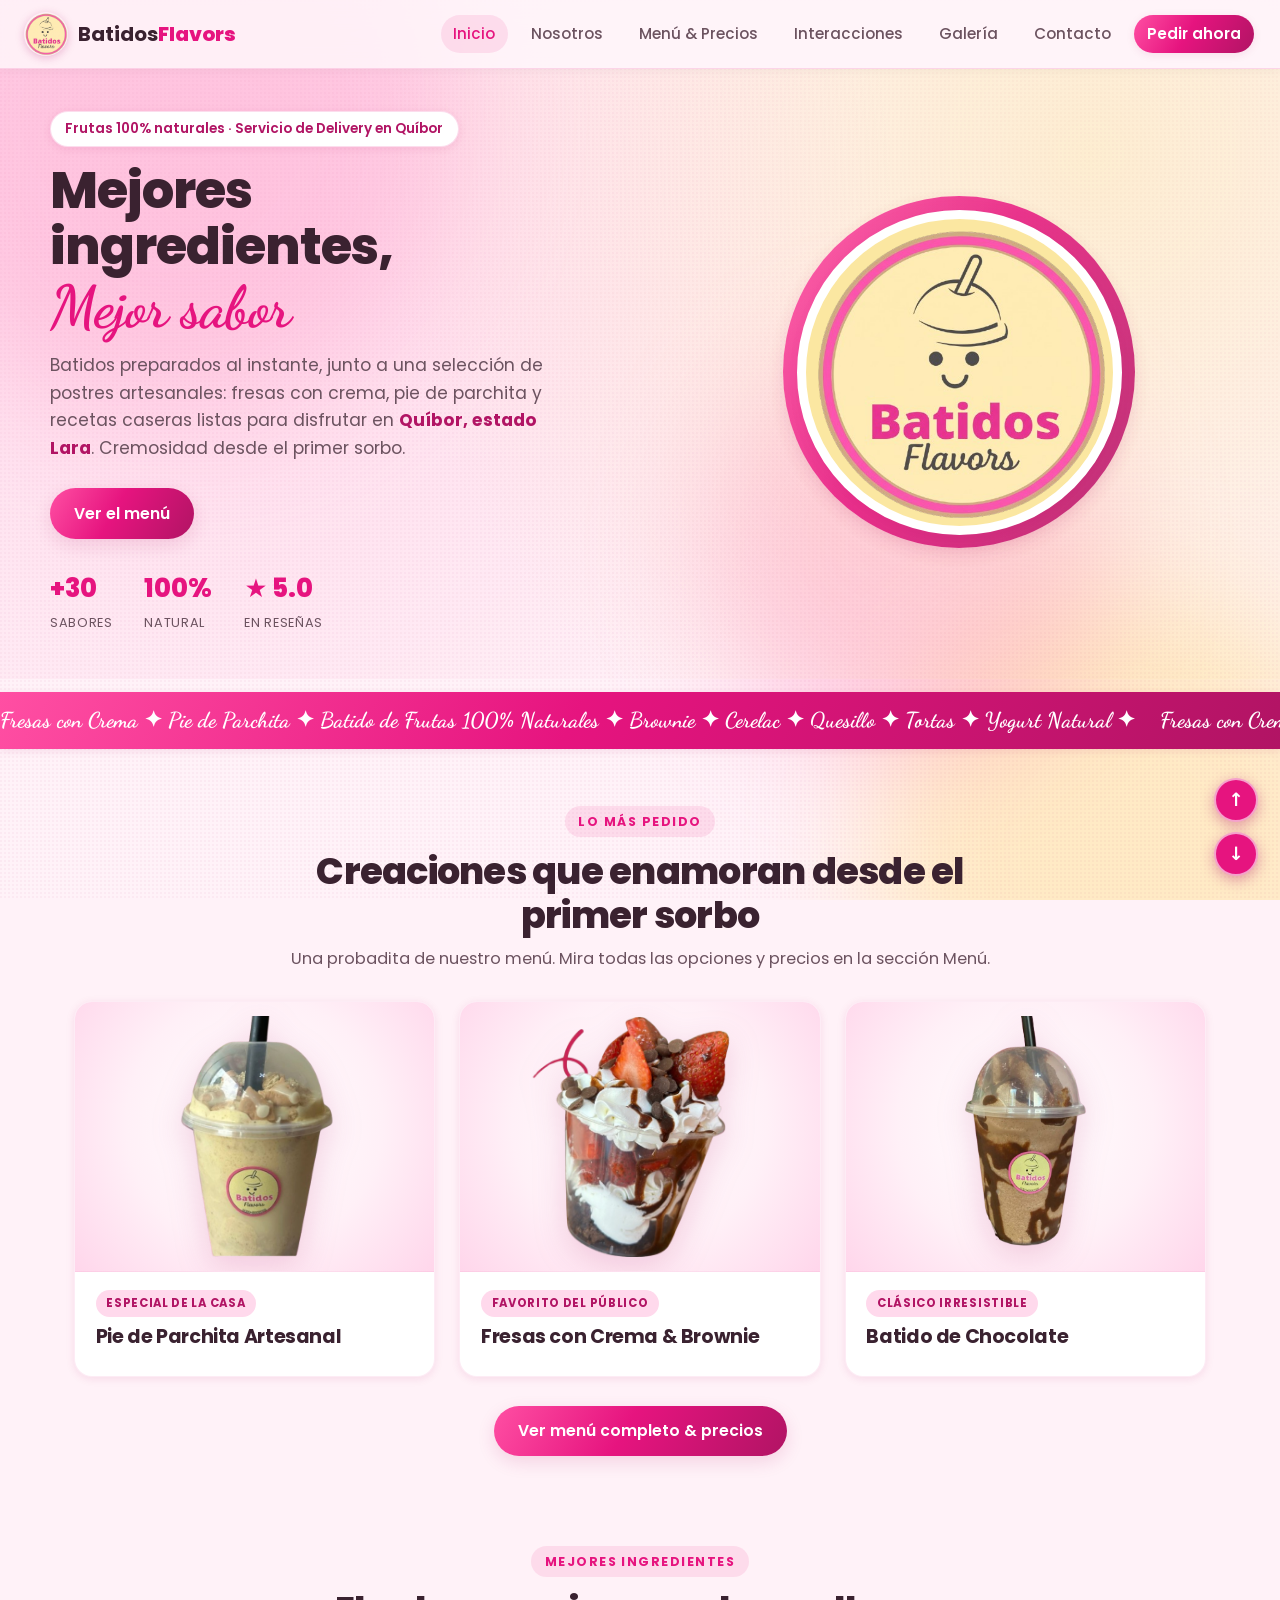
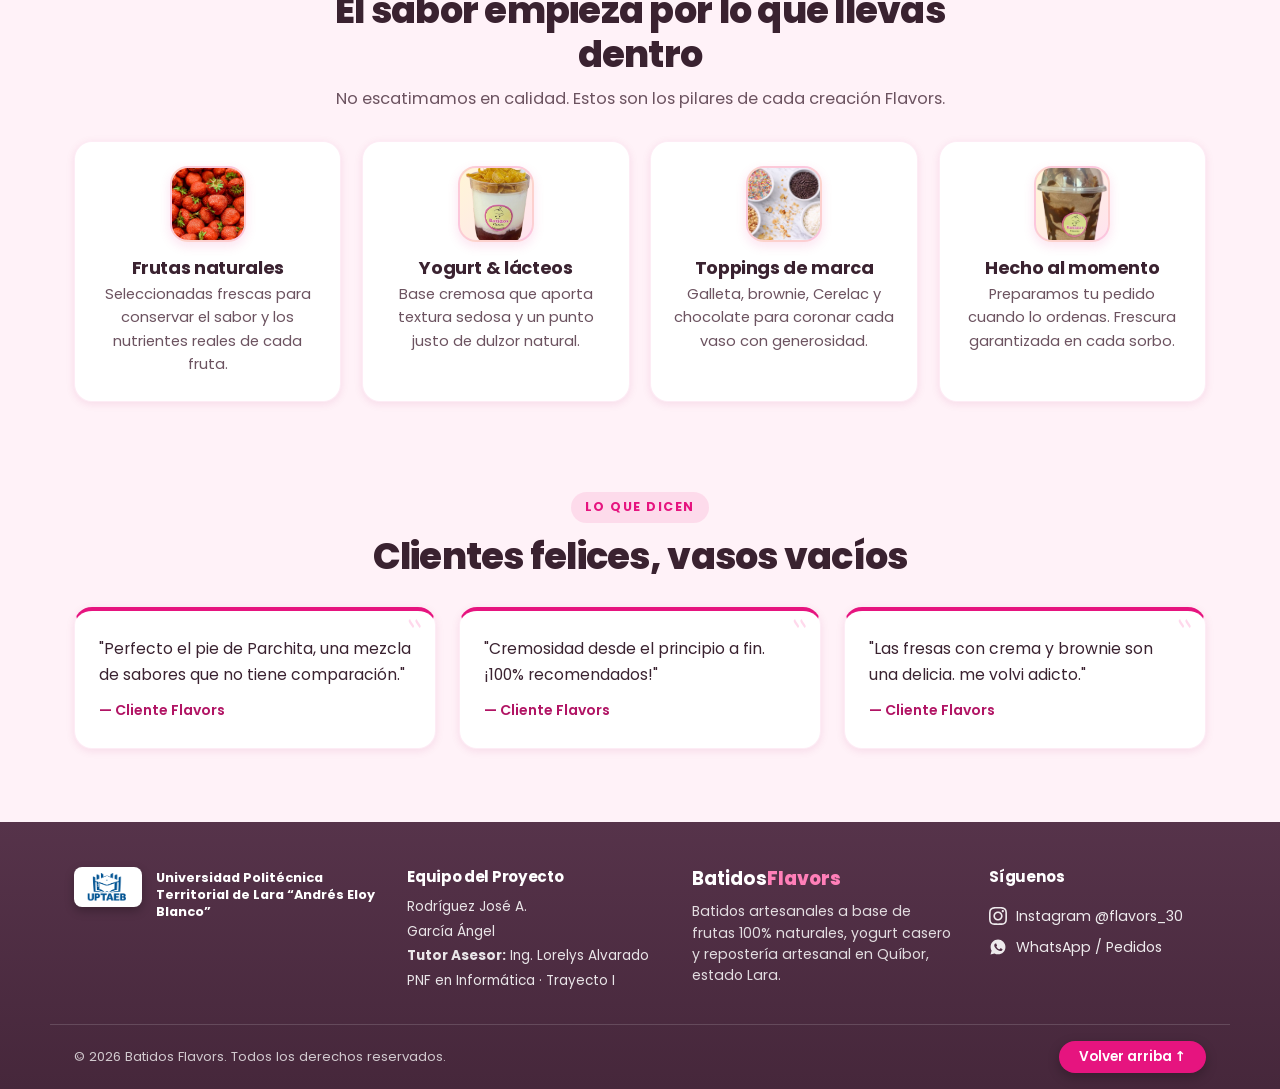
==== commit d93de5c3: "docs: incorporar comentarios tecnicos y didacticos directamente en la version web y sincronizar hoja" ====
--- a/web/index.html
+++ b/web/index.html
@@ -39,6 +39,19 @@
   </div>
 
   <!-- Encabezado y navegación -->
+  <!-- =========================================================================
+     RECOMENDACIONES Y GUÍA PRÁCTICA DE MODIFICACIÓN: ENCABEZADO Y NAVEGACIÓN (<header class="nav">)
+     • CÓMO CAMBIAR EL LOGO:
+       - Modificar el atributo src="assets/logo/logo.png" por la ruta de cualquier otra imagen.
+       - Para cambiar el tamaño del logo en el HTML: modificar width="46" height="46".
+     • CÓMO REORDENAR O AGREGAR PÁGINAS AL MENÚ:
+       - Cambiar de lugar los bloques <a href="...">Nombre</a> para alterar el orden de visualización.
+       - Para agregar una página nueva: copiar una línea <a>, asignarle su href="nueva.html" y su texto.
+       - Para marcar la página activa: añadir la clase class="is-active" en la etiqueta <a> correspondiente.
+     • CÓMO FUNCIONA EL MENÚ MÓVIL SIN JAVASCRIPT:
+       - Emplea la técnica "Checkbox Hack" (<input type="checkbox" id="nav-toggle">).
+       - Al hacer clic en <label for="nav-toggle">, se activa el selector CSS :checked ~ .nav__menu.
+     ========================================================================= -->
   <header class="nav">
     <a href="index.html" class="nav__brand" aria-label="Batidos Flavors — inicio">
       <img src="assets/logo/logo.png" alt="Logo Batidos Flavors" class="logo-mark" width="46" height="46" />
@@ -59,6 +72,20 @@
 
   <main>
 
+    <!-- =========================================================================
+     RECOMENDACIONES Y GUÍA PRÁCTICA DE MODIFICACIÓN: PORTADA PRINCIPAL (<section class="hero">)
+     • CÓMO CAMBIAR EL ORDEN O DISPOSICIÓN DE COLUMNAS:
+       - La sección está maquetada con 2 columnas (texto a la izquierda y logo a la derecha).
+       - Para invertir el orden desde el HTML: cortar el bloque <div class="hero__art">...</div>
+         y pegarlo antes de <div class="hero__copy">.
+       - Para convertirlo en 1 sola columna centrada: en CSS .hero__inner cambiar a grid-template-columns: 1fr;
+     • CÓMO EDITAR TÍTULOS, ESCRITURA MANUSCRITA Y DESCRIPCIÓN:
+       - Editar el texto dentro de <h1 class="hero__title">. La clase .script aplica la tipografía Dancing Script.
+       - Editar la descripción dentro de <p class="hero__lead">.
+     • CÓMO MODIFICAR LAS ESTADÍSTICAS (+30 sabores, 100% natural, etc.):
+       - Modificar las etiquetas <b> (cifra destacada) y <span> (etiqueta descriptiva) dentro de <ul class="hero__stats">.
+       - Para agregar una estadística adicional: duplicar un elemento <li><b>Dato</b><span>Descripción</span></li>.
+     ========================================================================= -->
     <!-- Portada principal -->
     <section class="hero">
       <div class="hero__mesh" aria-hidden="true"></div>
@@ -95,7 +122,18 @@
     </section>
 
     <!-- Marquesina de especialidades -->
-   <div class="marquee" aria-hidden="true">
+    <!-- =========================================================================
+     RECOMENDACIONES Y GUÍA PRÁCTICA DE MODIFICACIÓN: MARQUESINA CONTINUA (<div class="marquee">)
+     • CÓMO FUNCIONA EL MOVIMIENTO CONTINUO:
+       - Contiene dos etiquetas <span> con exactamente el mismo texto duplicado dentro de .marquee__track.
+       - Esto permite que la animación @keyframes marquee cree un ciclo infinito fluido sin saltos en blanco.
+     • CÓMO CAMBIAR LOS PRODUCTOS O MENSAJES QUE CIRCULAN:
+       - Editar el texto en AMBOS <span> por igual para mantener la simetría del bucle.
+       - Se pueden añadir nuevos productos o promociones separándolos con el símbolo ✦ o viñetas.
+     • CÓMO MODIFICAR LA VELOCIDAD:
+       - En styles.css, buscar .marquee__track y cambiar animation: marquee 25s linear infinite;
+     ========================================================================= -->
+    <div class="marquee" aria-hidden="true">
       <div class="marquee__track">
         <span>Fresas con Crema ✦ Pie de Parchita ✦ Batido de Frutas 100% Naturales ✦ Brownie ✦ Cerelac ✦ Quesillo ✦ Tortas ✦ Yogurt Natural ✦&nbsp;</span>
         <span>Fresas con Crema ✦ Pie de Parchita ✦ Batido de Frutas 100% Naturales ✦ Brownie ✦ Cerelac ✦ Quesillo ✦ Tortas ✦ Yogurt Natural ✦&nbsp;</span>
@@ -103,6 +141,18 @@
     </div>
 
    <!-- Productos destacados -->
+    <!-- =========================================================================
+     RECOMENDACIONES Y GUÍA PRÁCTICA DE MODIFICACIÓN: TARJETAS DESTACADAS (.cards y .card)
+     • CÓMO AGREGAR UN PRODUCTO NUEVO:
+       - Duplicar un bloque completo <article class="card reveal-up">...</article>.
+       - Asignar la nueva imagen en src="assets/inicio/...", el título en <h3> y la descripción en <p>.
+     • CÓMO REORDENAR O ELIMINAR PRODUCTOS:
+       - Mover el bloque <article class="card"> hacia arriba o hacia abajo para cambiar su posición.
+       - Para ocultar un producto temporalmente: envolver el bloque de la tarjeta en comentarios HTML.
+     • CÓMO PERSONALIZAR LA INSIGNIA SUPERIOR (.tag):
+       - Modificar el texto de la etiqueta .tag por "Nuevo", "Recomendado", "Sin Azúcar", etc.
+     ========================================================================= -->
+    <!-- Tarjetas de favoritos -->
     <section class="section">
       <header class="section__head reveal-up">
         <span class="eyebrow">Lo más pedido</span>
@@ -144,6 +194,17 @@
     </section>
 
     <!-- Por qué elegirnos -->
+    <!-- =========================================================================
+     RECOMENDACIONES Y GUÍA PRÁCTICA DE MODIFICACIÓN: VALORES Y BENEFICIOS (.feature-grid)
+     • CÓMO MODIFICAR O AGREGAR UN VALOR DE LA MARCA:
+       - Cada beneficio es un contenedor <div class="feature reveal-up"> con:
+         * .feature__ic: Contiene el icono o imagen representativa local (assets/inicio/...).
+         * <h3>: Título del beneficio.
+         * <p>: Explicación detallada.
+       - Para agregar un 5to valor: duplicar un bloque <div class="feature">.
+       - Si se añaden 3 valores en vez de 4: en CSS .feature-grid cambiar a grid-template-columns: repeat(3, 1fr);
+     ========================================================================= -->
+    <!-- Sección de beneficios / ingredientes -->
     <section class="section ingredientes">
       <header class="section__head reveal-up">
         <span class="eyebrow">Mejores ingredientes</span>
@@ -174,6 +235,17 @@
       </div>
     </section>
 
+    <!-- =========================================================================
+     RECOMENDACIONES Y GUÍA PRÁCTICA DE MODIFICACIÓN: TESTIMONIOS (.quotes y .quote)
+     • CÓMO AGREGAR O EDITAR TESTIMONIOS DE CLIENTES:
+       - Cada opinión utiliza la etiqueta semántica estándar <blockquote class="quote reveal-up">.
+       - Editar la opinión del cliente dentro de <p>.
+       - Editar el nombre del cliente o procedencia dentro de <footer>.
+       - Para agregar más opiniones: duplicar un bloque <blockquote> completo.
+     • CÓMO CAMBIAR LA CUADRÍCULA:
+       - Por defecto se muestran en 3 columnas (.quotes { grid-template-columns: repeat(3, 1fr); }).
+       - Para mostrar 2 columnas más amplias: cambiar en CSS a grid-template-columns: repeat(2, 1fr);
+     ========================================================================= -->
     <!-- Testimonios de clientes -->
     <section class="section testimonios">
       <header class="section__head reveal-up">
@@ -199,6 +271,18 @@
 
   </main>
 
+  <!-- =========================================================================
+     RECOMENDACIONES Y GUÍA PRÁCTICA DE MODIFICACIÓN: PIE DE PÁGINA INSTITUCIONAL (<footer id="footer" class="footer">)
+     • ESTRUCTURA MODULAR DE 4 COLUMNAS:
+       1. Columna 1 (.footer__uni): Logo institucional UPTAEB e identificación universitaria.
+       2. Columna 2 (.footer__team): Equipo de desarrollo del PNF en Informática y tutor académico.
+       3. Columna 3 (.footer__brand): Marca Batidos Flavors, propuesta de valor y dirección en Santa Isabel, Quíbor.
+       4. Columna 4 (.footer__social): Canales oficiales de atención y redes (WhatsApp e Instagram).
+     • CÓMO MODIFICAR DATOS DEL EQUIPO O TUTOR:
+       - Editar los nombres directamente en los párrafos <p> de .footer__team.
+     • CÓMO FUNCIONA EL BOTÓN VOLVER ARRIBA (.footer__top-btn):
+       - Enlace nativo con href="#top" que redirige al <body id="top"> sin una sola línea de JavaScript.
+     ========================================================================= -->
   <!-- Pie de página -->
   <footer id="footer" class="footer">
         <div class="footer__inner">
--- a/web/styles.css
+++ b/web/styles.css
@@ -1,6 +1,86 @@
-/* Batidos Flavors — Hoja de estilos global */
-
-/* 1. Variables de diseño */
+/* =============================================================================
+   BATIDOS FLAVORS — HOJA DE ESTILOS PRINCIPAL (GUÍA TÉCNICA Y DOCUMENTACIÓN MODULAR)
+   
+   GUÍA PRÁCTICA DE MODIFICACIÓN Y PERSONALIZACIÓN CSS:
+   
+   • CÓMO MOVER Y ALINEAR CUALQUIER ELEMENTO:
+     - Centrar un bloque:             margin: 0 auto; (requiere ancho definido, ej: width: 80%; o max-width: 600px;)
+     - Alinear texto:                 text-align: left; (izq) | text-align: center; (centro) | text-align: right; (der) | justify;
+     - Alinear horizontal en Flexbox: justify-content: flex-start; (izq) | center; (centro) | flex-end; (der) | space-between; (extremos)
+     - Alinear vertical en Flexbox:   align-items: flex-start; (arriba) | center; (centro vertical) | flex-end; (abajo) | stretch;
+     - Desplazar sin romper diseño:   transform: translate(X, Y); (ej: translateX(30px); mueve a la derecha, translateY(-20px); sube)
+     - Invertir orden de elementos:   flex-direction: row-reverse; (horizontal inverso) | column-reverse; (vertical inverso)
+     - Cambiar posición por orden:    order: 1; / order: 2; en los hijos de un contenedor Flexbox o Grid
+     - Posicionamiento libre:         position: relative; en el contenedor padre y position: absolute; top: 10px; left: 20px; en el hijo
+   
+   • CÓMO CAMBIAR DIMENSIONES Y PROPORCIONES (ANCHO Y ALTO):
+     - Ancho fijo (estricto):         width: 350px; (mide exactamente 350px sin importar la pantalla)
+     - Ancho adaptable (responsivo):  width: 100%; max-width: 500px; (ocupa todo el ancho en móviles y frena en 500px en PC)
+     - Ancho mínimo garantizado:      min-width: 150px; (evita que un botón o caja se encoja de forma ridícula)
+     - Alto fijo o adaptable:         height: 60px; (alto exacto) | min-height: 400px; (permite que crezca si hay más contenido)
+     - Proporciones fijas:            aspect-ratio: 1/1; (cuadrado) | aspect-ratio: 4/3; (tarjeta) | aspect-ratio: 16/9; (panorámico)
+   
+   • CÓMO CONTROLAR ESPACIADOS (MODELO DE CAJA):
+     - padding (espacio INTERNO):     padding: 20px; (todos los lados) | padding: 1rem 2rem; (1rem arriba/abajo, 2rem izq/der)
+     - margin (espacio EXTERNO):      margin: 15px; (separa hacia afuera) | margin-bottom: 2rem; (empuja al elemento de abajo)
+     - Regla del reloj (4 valores):   padding: 10px 20px 15px 5px; (10px Arriba, 20px Derecha, 15px Abajo, 5px Izquierda)
+     - gap (separación en Grid/Flex): gap: 1.5rem; (separa todas las tarjetas o columnas limpiamente sin usar márgenes)
+   
+   • CÓMO ROTAR, TRANSFORMAR Y APLICAR ZOOM:
+     - Poner de cabeza (180°):        transform: rotate(180deg);  |  transform: scaleY(-1); (reflejo vertical)
+     - Efecto espejo horizontal:      transform: scaleX(-1); (gira la imagen como si se viera en un espejo)
+     - Rotar en ángulo suave:         transform: rotate(15deg); (inclinación horaria) | transform: rotate(-10deg); (antihoraria)
+     - Zoom (escala de tamaño):       transform: scale(1.15); (15% más grande) | transform: scale(0.85); (15% más pequeño)
+   
+   • CÓMO CAMBIAR COLORES, FONDOS Y SOMBRAS:
+     - Color de texto:                color: #e6147f; (rosa) | color: #3a2230; (morado ciruela) | color: #ffffff; (blanco)
+     - Fondo sólido o transparente:   background: #ffffff; (blanco) | background: transparent; (sin fondo)
+     - Fondo semitransparente:        background: rgba(255, 255, 255, 0.85); (85% opacidad para ver el fondo detrás)
+     - Gradientes llamativos:         background: linear-gradient(135deg, #ff4fa3 0%, #e6147f 50%, #b11464 100%);
+     - Bordes y redondeo:             border: 2px solid var(--pink); | border-radius: 0; (recto) | 18px; (suave) | 50%; (círculo)
+     - Sombras elegantes:             box-shadow: 0 4px 15px rgba(0, 0, 0, 0.15); (0 desplaza X, 4px baja Y, 15px difumina)
+   
+   • CÓMO CAMBIAR COLUMNAS EN CUADRÍCULAS (CSS GRID):
+     - 4 columnas iguales:            grid-template-columns: repeat(4, 1fr);
+     - 3 columnas iguales:            grid-template-columns: repeat(3, 1fr);
+     - 2 columnas iguales:            grid-template-columns: repeat(2, 1fr);
+     - 1 columna (lista vertical):    grid-template-columns: 1fr;
+     - Columnas automáticas fluidas:  grid-template-columns: repeat(auto-fit, minmax(280px, 1fr));
+   
+   • CÓMO OCULTAR O MOSTRAR CUALQUIER ELEMENTO:
+     - Ocultar totalmente:           display: none; (desaparece y NO ocupa espacio en la pantalla)
+     - Volver a mostrar:             display: block; | display: flex; | display: grid;
+     - Ocultar pero guardar espacio:  visibility: hidden; o opacity: 0; (sigue ocupando su lugar pero es invisible)
+   ============================================================================= */
+
+/* =============================================================================
+   1. VARIABLES DE DISEÑO (:root)
+   
+   ¿QUÉ HACE ESTE MÓDULO?:
+   El selector :root representa la raíz del documento (la etiqueta <html>). Al definir
+   variables personalizadas aquí (iniciadas con dos guiones, ej: --pink), quedan disponibles
+   de forma global en toda la hoja de estilos. Cualquier cambio en un valor aquí se propaga
+   automáticamente a todas las clases que consumen var(--pink), ahorrando editar cientos de líneas.
+   
+   RECOMENDACIONES Y GUÍA PRÁCTICA DE MODIFICACIÓN:
+   1. CÓMO CAMBIAR EL COLOR PRINCIPAL DE TODA LA WEB:
+      - Editar --pink: #e6147f; por otro color hexadecimal.
+        * Azul moderno:   --pink: #0077b6; --pink-deep: #023e8a;
+        * Verde esmeralda: --pink: #2a9d8f; --pink-deep: #1b635b;
+        * Naranja cálido:  --pink: #e76f51; --pink-deep: #bc4749;
+        * Morado uva:      --pink: #7209b7; --pink-deep: #3f37c9;
+   2. CÓMO CAMBIAR EL FONDO GENERAL:
+      - Editar --pink-bg: #fff2f8; por #ffffff (blanco puro), #f8f9fa (gris neutro suave),
+        o por un tono oscuro como #160c13 (modo oscuro).
+   3. CÓMO CAMBIAR EL REDONDEO DE TARJETAS Y BOTONES:
+      - Para diseño cuadrado y formal: cambiar --radius: 18px; por --radius: 0px;
+      - Para diseño extra redondeado: cambiar --radius: 18px; por --radius: 28px;
+   4. CÓMO CAMBIAR EL ANCHO MÁXIMO DEL SITIO:
+      - Editar --maxw: 1180px; por 1320px (diseño más ancho en pantallas grandes) o 960px (más compacto).
+   5. CÓMO CAMBIAR LAS FUENTES TIPOGRÁFICAS GLOBALES:
+      - Cambiar --font: "Poppins", system-ui, Arial, sans-serif; por "Montserrat", "Inter" o "Roboto".
+      - Cambiar --script: "Dancing Script", cursive, sans-serif; por "Pacifico" o "Caveat".
+   ============================================================================= */
 :root {
   --pink: #e6147f;
   --pink-deep: #b11464;
@@ -28,7 +108,29 @@
   --script: "Dancing Script", cursive, sans-serif;
 }
 
-/* 2. Estilos base y reset */
+/* =============================================================================
+   2. ESTILOS BASE Y RESET UNIVERSAL (*, html, body)
+   
+   ¿QUÉ HACE ESTE MÓDULO?:
+   - box-sizing: border-box; es la regla más importante de maquetación: incluye el relleno
+     (padding) y los bordes dentro del ancho y alto total declarado, evitando que las cajas se
+     desborden al añadirles relleno o borde.
+   - scroll-behavior: smooth; hace que al pulsar enlaces con anclas (#id) la página se desplace
+     con una transición suave en lugar de saltar bruscamente.
+   - margin: 0; padding: 0; elimina los márgenes por defecto que cada navegador añade a etiquetas
+     como h1, h2, p, ul, body.
+   
+   RECOMENDACIONES Y GUÍA PRÁCTICA DE MODIFICACIÓN:
+   1. CÓMO CAMBIAR EL TAMAÑO O INTERLINEADO GENERAL DEL TEXTO:
+      - En body { line-height: 1.6; } cambiar a 1.4 (más compacto) o 1.8 (más espaciado y relajado).
+      - Añadir font-size: 1.05rem; en body para aumentar ligeramente la legibilidad de todos los párrafos.
+   2. CÓMO CAMBIAR EL COLOR DE TEXTO GLOBAL:
+      - En body { color: var(--plum); } cambiar por color: #111111; (negro suave) o #2b2b2b; (carbón).
+   3. CÓMO AJUSTAR O DESACTIVAR EL DESPLAZAMIENTO SUAVE:
+      - Si se prefiere salto instantáneo sin animación: cambiar scroll-behavior: smooth; a auto;
+   4. CÓMO EVITAR EL DESBORDE HORIZONTAL EN PANTALLAS PEQUEÑAS:
+      - overflow-x: hidden; en body bloquea que elementos anchos creen barras de desplazamiento horizontal.
+   ============================================================================= */
 *,
 *::before,
 *::after {
@@ -75,7 +177,35 @@
   font-weight: 700;
 }
 
-/* 3. Fondo decorativo */
+/* =============================================================================
+   3. FONDO DECORATIVO (.bg-decor, .blob, .grain)
+   
+   ¿QUÉ HACE ESTE MÓDULO?:
+   Genera una atmósfera visual moderna mediante esferas difuminadas flotantes ("blobs") y una sutil
+   trama de textura de grano (grain).
+   - position: fixed; inset: 0; z-index: -2; ancla el fondo en toda la ventana detrás de todo el contenido.
+   - pointer-events: none; garantiza que el fondo sea invisible al ratón y nunca interfiera con clics o selecciones.
+   - filter: blur(60px); difumina los círculos para transformarlos en una neblina de color brillante.
+   
+   RECOMENDACIONES Y GUÍA PRÁCTICA DE MODIFICACIÓN:
+   1. CÓMO MOVER O REUBICAR LAS MANCHAS DE COLOR:
+      - Modificar las coordenadas top, bottom, left, right en cada blob:
+        * .blob--1: top: 0; left: 0; (la mueve a la esquina superior izquierda fija).
+        * .blob--2: top: 50%; right: 10%; (la ubica a media altura a la derecha).
+        * .blob--3: bottom: 5%; left: 30%; (la ubica abajo hacia el centro).
+   2. CÓMO CAMBIAR EL TAMAÑO DE LAS MANCHAS:
+      - Cambiar width: 46vw; height: 46vw; a valores mayores como 60vw para abarcar más fondo,
+        o valores menores como 25vw para manchas más sutiles y puntuales.
+   3. CÓMO CAMBIAR LOS COLORES DE LAS MANCHAS:
+      - En .blob--1 cambiar background: #ffb3d6; por #a2d2ff (azul pastel).
+      - En .blob--2 cambiar background: #ffe39c; por #c8b6ff (lila pastel).
+   4. CÓMO MODIFICAR O DETENER LA ANIMACIÓN DE FLOTADO:
+      - Para hacer el movimiento más rápido: cambiar drift 22s a drift 10s.
+      - Para hacer el movimiento más lento: cambiar drift 22s a drift 40s.
+      - Para dejar las manchas totalmente estáticas: eliminar o comentar la propiedad animation:.
+   5. CÓMO OCULTAR O ELIMINAR EL FONDO DECORATIVO:
+      - Añadir en .bg-decor { display: none; } y el fondo quedará con el color liso de body.
+   ============================================================================= */
 .bg-decor {
   position: fixed;
   inset: 0;
@@ -141,7 +271,36 @@
   100% { transform: translate(4vw, 3vw) scale(1.15); }
 }
 
-/* 4. Barra de navegación */
+/* =============================================================================
+   4. BARRA DE NAVEGACIÓN (.nav, .nav__brand, .nav__menu, .nav__cta)
+   
+   ¿QUÉ HACE ESTE MÓDULO?:
+   Controla la cabecera superior persistente del sitio web.
+   - position: sticky; top: 0; z-index: 100; mantiene la barra fija en la parte superior al hacer scroll.
+   - backdrop-filter: blur(12px); crea el efecto moderno de cristal esmerilado (glassmorphism).
+   - justify-content: space-between; separa el logotipo a la izquierda y el menú de enlaces a la derecha.
+   
+   RECOMENDACIONES Y GUÍA PRÁCTICA DE MODIFICACIÓN:
+   1. CÓMO CAMBIAR LA ALINEACIÓN Y DISTRIBUCIÓN DEL MENÚ:
+      - Para centrar los enlaces: en .nav cambiar justify-content: space-between; por center; gap: 2rem;
+      - Para enviar todo a la derecha: en .nav cambiar a justify-content: flex-end; gap: 2rem;
+      - Para invertir el logo a la derecha y enlaces a la izquierda: en .nav añadir flex-direction: row-reverse;
+   2. CÓMO CAMBIAR LA ALTURA Y ESPACIADO DE LA BARRA:
+      - Barra más alta y espaciosa: cambiar padding: 0.75rem 1.5rem; por padding: 1.4rem 2rem;
+      - Barra ultra compacta: cambiar a padding: 0.4rem 1rem;
+   3. CÓMO CAMBIAR EL TAMAÑO Y FORMA DEL LOGOTIPO:
+      - Logo más grande: en .logo-mark cambiar width: 44px; height: 44px; por width: 60px; height: 60px;
+      - Logo cuadrado con esquinas redondeadas: cambiar border-radius: 50%; por border-radius: 12px;
+      - Logo completamente cuadrado: cambiar border-radius: 0;
+   4. CÓMO CAMBIAR EL COLOR Y FONDO DE LA BARRA:
+      - Fondo blanco sólido sin transparencia: background: #ffffff; (eliminar el bloque @supports backdrop-filter).
+      - Fondo oscuro elegante: background: #3a2230; y cambiar el color de texto a #ffffff;
+   5. CÓMO PERSONALIZAR EL BOTÓN DESTACADO (.nav__cta):
+      - Cambiar su degradado: background: linear-gradient(120deg, #25d366, #128c7e); (verde WhatsApp).
+      - Aumentar su tamaño: padding: 0.6rem 1.4rem; font-size: 1rem;
+   6. CÓMO ROTAR O ANIMAR EL LOGOTIPO AL PASAR EL CURSOR:
+      - Añadir: .logo-mark:hover { transform: rotate(360deg); transition: transform 0.6s ease; }
+   ============================================================================= */
 .nav {
   position: -webkit-sticky;
   position: sticky;
@@ -233,13 +392,33 @@
   box-shadow: var(--shadow-md);
 }
 
-/* Menú móvil */
-.nav__check,
+/* =============================================================================
+   MENÚ MÓVIL Y BOTÓN HAMBURGUESA SIN JAVASCRIPT (.nav__check, .nav__burger)
+   
+   ¿CÓMO FUNCIONA ESTE MECANISMO? (Técnica "Checkbox Hack"):
+   1. Se coloca un <input type="checkbox" id="nav-toggle" class="nav__check"> oculto con display: none;
+   2. La etiqueta visual <label for="nav-toggle" class="nav__burger"> actúa como el botón de 3 líneas.
+   3. Al pulsar el label, el navegador marca/desmarca automáticamente el checkbox invisible.
+   4. La regla CSS .nav__check:checked ~ .nav__menu detecta cuando está marcado y abre el menú desplegable.
+   ¡Todo funciona de forma nativa en CSS puro, sin requerir librerías ni JavaScript!
+   
+   RECOMENDACIONES Y GUÍA PRÁCTICA DE MODIFICACIÓN:
+   1. CÓMO CAMBIAR EL TAMAÑO O FORMA DEL BOTÓN HAMBURGUESA:
+      - Botón más grande: cambiar width: 40px; height: 40px; por width: 50px; height: 50px;
+      - Botón completamente circular: cambiar border-radius: 10px; por border-radius: 50%;
+   2. CÓMO CAMBIAR EL COLOR DE LAS 3 LÍNEAS:
+      - En .nav__burger span cambiar background: var(--pink); por #ffffff, #000000 o cualquier color.
+      - Para hacer las líneas más gruesas: cambiar height: 2px; por height: 3px; o 4px;
+   3. CÓMO MOVER EL BOTÓN HAMBURGUESA:
+      - Por defecto aparece al final del navbar en pantallas pequeñas.
+      - Para colocarlo a la izquierda: en el HTML colocar el <label class="nav__burger"> antes del logo.
+   ============================================================================= */
+.nav__check {
+  display: none;
+}
+
 .nav__burger {
   display: none;
-}
-
-.nav__burger {
   width: 40px;
   height: 40px;
   border-radius: 10px;
@@ -258,7 +437,36 @@
   border-radius: 2px;
 }
 
-/* 5. Botones */
+/* =============================================================================
+   5. BOTONES (.btn, .btn--solid, .btn--ghost, .btn--block)
+   
+   ¿QUÉ HACE ESTE MÓDULO?:
+   Define la tipología de botones interactivos de toda la plataforma siguiendo el principio DRY
+   (Don't Repeat Yourself).
+   - .btn: Base compartida (padding, border-radius redondeado en píldora, tipografía y transiciones).
+   - .btn--solid: Botón principal con degradado cálido corporativo y sombra suave.
+   - .btn--ghost: Botón secundario transparente con borde de color, ideal para acciones secundarias.
+   - .btn--block: Ocupa el 100% del ancho de su contenedor padre (útil en formularios o modales).
+   
+   RECOMENDACIONES Y GUÍA PRÁCTICA DE MODIFICACIÓN:
+   1. CÓMO CAMBIAR EL TAMAÑO DE LOS BOTONES:
+      - Botón más alto y ancho: cambiar padding: 0.8rem 1.5rem; por padding: 1.2rem 2.2rem;
+      - Botón más compacto: cambiar padding: 0.8rem 1.5rem; por padding: 0.5rem 1rem; font-size: 0.85rem;
+   2. CÓMO CAMBIAR LA FORMA Y ESQUINAS DE LOS BOTONES:
+      - Esquinas rectas modernas: cambiar border-radius: 100px; por border-radius: 0;
+      - Esquinas ligeramente redondeadas: cambiar border-radius: 100px; por border-radius: 8px; o 12px;
+   3. CÓMO MODIFICAR EL EFECTO AL PASAR EL RATÓN (:hover):
+      - Elevar más el botón: cambiar transform: translateY(-2px); por translateY(-6px);
+      - Efecto de pulsación o zoom: cambiar por transform: scale(1.08);
+      - Sombra más brillante o profunda: box-shadow: 0 10px 25px rgba(230, 20, 127, 0.4);
+   4. CÓMO CAMBIAR LOS COLORES DE FONDO:
+      - Botón verde WhatsApp: background: #25d366; color: #ffffff;
+      - Botón degradado azul: background: linear-gradient(120deg, #00b4d8, #0077b6);
+      - Botón oscuro sobrio: background: #3a2230; color: #ffffff;
+   5. CÓMO CENTRAR O ALINEAR UN BOTÓN DENTRO DE UN DIV:
+      - Si el contenedor usa flex: justify-content: center; (centro) | flex-end; (derecha).
+      - Si el botón es display: block;: añadir margin: 0 auto; para centrarlo.
+   ============================================================================= */
 .btn {
   display: inline-flex;
   align-items: center;
@@ -317,7 +525,34 @@
   padding: 0.9rem;
 }
 
-/* 6. Portada (Hero) */
+/* =============================================================================
+   6. PORTADA HERO (.hero, .hero__inner, .hero__title, .hero__lead, .hero__art)
+   
+   ¿QUÉ HACE ESTE MÓDULO?:
+   Controla la sección principal de impacto inicial en la página de inicio.
+   - Estructura: CSS Grid de 2 columnas (.hero__copy texto a la izq y .hero__art ilustración a la der).
+   - .cup-stage / .cup-photo: Escenario circular decorado que contiene el logo oficial con borde blanco
+     y resplandor ambiental (.cup-glow).
+   - .float-chip: Pequeñas etiquetas flotantes (Fresa, Parchita, Brownie) que orbitan el logo.
+   
+   RECOMENDACIONES Y GUÍA PRÁCTICA DE MODIFICACIÓN:
+   1. CÓMO INVERTIR LAS COLUMNAS (Ilustración a la izquierda y texto a la derecha):
+      - En .hero__inner cambiar grid-template-columns: 1.05fr 0.95fr; por 0.95fr 1.05fr;
+      - Añadir: .hero__art { order: 1; } .hero__copy { order: 2; } (intercambia el orden visual sin tocar HTML).
+   2. CÓMO CENTRAR TODO EL CONTENIDO DEL HERO EN ESCRITORIO:
+      - En .hero__inner cambiar grid-template-columns: 1fr; text-align: center;
+      - En .hero__lead añadir margin-inline: auto; para centrar el texto descriptivo.
+      - En .hero__actions y .hero__stats añadir justify-content: center;
+   3. CÓMO CAMBIAR EL TAMAÑO DEL ESCENARIO DEL LOGO:
+      - Logo más grande: en .cup-stage cambiar width: 400px; height: 400px; a 500px por 500px.
+      - Foto central más grande: en .cup-photo cambiar width: 325px; height: 325px; a 400px por 400px.
+   4. CÓMO CAMBIAR EL TAMAÑO O COLOR DEL TÍTULO PRINCIPAL:
+      - Título más grande o impactante: en .hero__title cambiar font-size: 3.2rem; a 4rem; o 4.5rem;
+      - Cambiar el color de la palabra manuscrita (.script): en .hero__title .script cambiar color: var(--pink); por otro color.
+   5. CÓMO ROTAR EL LOGO O DARLE EFECTO FLOTANTE:
+      - Rotar 180°: .hero__logo-img { transform: rotate(180deg); }
+      - Animación flotante continua: añadir animation: drift 6s ease-in-out infinite alternate;
+   ============================================================================= */
 .hero {
   position: relative;
   padding: 2.6rem 1.5rem 2.8rem;
@@ -463,76 +698,28 @@
   border-radius: 50%;
 }
 
-.float-chip {
-  position: absolute;
-  background: transparent;
-  color: #ffffff;
-  font-size: 1.05rem;
-  font-weight: 700;
-  padding: 0;
-  border: none;
-  border-radius: 0;
-  box-shadow: none;
-  text-shadow: 0 1px 3px rgba(0, 0, 0, 0.45), 0 2px 10px rgba(177, 20, 100, 0.35);
-  pointer-events: none;
-  user-select: none;
-}
-
-.chip-a {
-  top: 2%;
-  left: -4%;
-}
-
-.chip-b {
-  top: 48%;
-  right: -8%;
-}
-
-.chip-c {
-  bottom: 3%;
-  left: 2%;
-}
-
-.sparkle {
-  position: absolute;
-  color: #ffffff;
-  font-size: 1.3rem;
-  opacity: 0.9;
-}
-
-.s1 {
-  top: 10%;
-  right: 12%;
-  font-size: 1.5rem;
-}
-
-.s2 {
-  bottom: 16%;
-  right: 6%;
-  font-size: 1.2rem;
-}
-
-.s4 {
-  bottom: 8%;
-  left: 8%;
-  font-size: 1.4rem;
-  color: #ffd6eb;
-}
-
-.s5 {
-  top: 46%;
-  right: -3%;
-  font-size: 1.3rem;
-  color: #ffffff;
-}
-
-.s3 {
-  top: 26%;
-  left: 3%;
-  font-size: 1.7rem;
-}
-
-/* 7. Marquesina y banners */
+/* =============================================================================
+   7. MARQUESINA Y BANNERS (.marquee, .marquee__track, .page-banner)
+   
+   ¿QUÉ HACE ESTE MÓDULO?:
+   - .marquee: Cinta horizontal continua que recorre la pantalla de derecha a izquierda mostrando los
+     productos más populares de Batidos Flavors.
+   - .page-banner: Cabecera decorativa utilizada en páginas secundarias (Nosotros, Menú, Galería, Contacto).
+   
+   RECOMENDACIONES Y GUÍA PRÁCTICA DE MODIFICACIÓN:
+   1. CÓMO CAMBIAR LA VELOCIDAD O DIRECCIÓN DE LA MARQUESINA:
+      - Hacerla más rápida: cambiar animation: marquee 25s linear infinite; por 12s.
+      - Hacerla más pausada y lenta: cambiar 25s por 45s.
+      - Invertir dirección (de izquierda a derecha): cambiar animation-direction: reverse;
+      - Pausar el movimiento al pasar el cursor: añadir .marquee:hover .marquee__track { animation-play-state: paused; }
+   2. CÓMO CAMBIAR ALTURA Y COLOR DE LA CINTA:
+      - Cinta más gruesa: cambiar padding: 0.7rem 0; por padding: 1.5rem 0;
+      - Cinta de color sólido: background: #3a2230; (color ciruela oscuro de la marca) o #25d366; (verde).
+      - Tamaño del texto: en .marquee__track span cambiar font-size: 1.35rem; a 1.8rem;
+   3. CÓMO PERSONALIZAR EL BANNER DE PÁGINAS SECUNDARIAS (.page-banner):
+      - Banner más alto: cambiar padding: 2.6rem 1.5rem 2rem; por padding: 5rem 1.5rem 4rem;
+      - Título más grande: en .page-banner h1 cambiar font-size: 2.7rem; a 3.5rem;
+   ============================================================================= */
 .marquee {
   background: var(--grad-hot);
   color: #ffffff;
@@ -587,7 +774,27 @@
   margin-top: 0.6rem;
 }
 
-/* 8. Estructura de secciones */
+/* =============================================================================
+   8. ESTRUCTURA DE SECCIONES (.section, .section__head, .eyebrow)
+   
+   ¿QUÉ HACE ESTE MÓDULO?:
+   Estandariza los contenedores de contenido y sus encabezados de sección.
+   - .section: Aplica un ancho máximo uniforme (var(--maxw) = 1180px) centrado con margin: 0 auto;
+   - .section__head: Centra el subtítulo, el título con tipografía Dancing Script y el párrafo descriptivo.
+   - .eyebrow: Pequeña insignia superior en forma de píldora con texto en mayúsculas que introduce el tema.
+   
+   RECOMENDACIONES Y GUÍA PRÁCTICA DE MODIFICACIÓN:
+   1. CÓMO CAMBIAR EL ESPACIO VERTICAL ENTRE SECCIONES:
+      - Secciones más separadas (diseño espacioso): cambiar padding: 2.8rem 1.5rem; por padding: 5.5rem 1.5rem;
+      - Secciones más pegadas (diseño compacto): cambiar padding: 2.8rem 1.5rem; por padding: 1.2rem 1rem;
+   2. CÓMO ALINEAR LOS ENCABEZADOS DE SECCIÓN A LA IZQUIERDA:
+      - En .section__head cambiar text-align: center; por text-align: left; y margin: 0 0 2rem 0;
+   3. CÓMO CAMBIAR EL TAMAÑO DE LOS TÍTULOS DE SECCIÓN:
+      - Títulos más grandes e imponentes: en .section__head h2 cambiar font-size: 2.3rem; a 3rem;
+   4. CÓMO PERSONALIZAR LA PÍLDORA (.eyebrow):
+      - Cambiar su color: background: rgba(0, 119, 182, 0.15); color: #0077b6; (azul).
+      - Quitar el fondo y dejar solo texto: background: transparent; padding: 0;
+   ============================================================================= */
 .section {
   max-width: var(--maxw);
   margin: 0 auto;
@@ -642,7 +849,34 @@
   background: rgba(255, 255, 255, 0.22);
 }
 
-/* 9. Tarjetas y componentes */
+/* =============================================================================
+   9. TARJETAS Y COMPONENTES (.cards, .card, .card__img, .card__body, .tag)
+   
+   ¿QUÉ HACE ESTE MÓDULO?:
+   Presenta las tarjetas de productos destacados (Pie de Limón, Fresas con Brownie, Chocolate, etc.).
+   - .cards: Cuadrícula inteligente CSS Grid que se autoajusta automáticamente según el ancho disponible:
+     grid-template-columns: repeat(auto-fit, minmax(260px, 1fr));
+   - .card: Caja blanca con bordes redondeados, sombra y efecto de elevación al pasar el ratón (:hover).
+   - .card__img: Contenedor con aspect-ratio: 4/3; y fondo radial suave donde reposa la imagen del producto.
+   
+   RECOMENDACIONES Y GUÍA PRÁCTICA DE MODIFICACIÓN:
+   1. CÓMO CAMBIAR EL NÚMERO DE COLUMNAS DE TARJETAS:
+      - Forzar exactamente 3 columnas en pantalla grande: grid-template-columns: repeat(3, 1fr);
+      - Forzar exactamente 4 columnas: grid-template-columns: repeat(4, 1fr);
+      - Forzar exactamente 2 columnas grandes: grid-template-columns: repeat(2, 1fr);
+   2. CÓMO CAMBIAR LA SEPARACIÓN ENTRE TARJETAS:
+      - En .cards cambiar gap: 1.5rem; por gap: 2.5rem; (más espacio) o gap: 0.8rem; (muy juntas).
+   3. CÓMO CAMBIAR EL EFECTO HOVER DE LAS TARJETAS:
+      - Subir más la tarjeta al pasar el cursor: en .card:hover cambiar translateY(-5px); por translateY(-12px);
+      - Efecto de zoom a toda la tarjeta: cambiar por transform: scale(1.05);
+      - Sombra más intensa y colorida: box-shadow: 0 14px 30px rgba(230, 20, 127, 0.25);
+   4. CÓMO CAMBIAR LA PROPORCIÓN DE LA IMAGEN:
+      - Imagen cuadrada: en .card__img cambiar aspect-ratio: 4/3; por aspect-ratio: 1/1;
+      - Imagen más baja (panorámica): cambiar aspect-ratio: 4/3; por aspect-ratio: 16/9;
+   5. CÓMO ROTAR O PONER DE CABEZA UNA TARJETA:
+      - Poner de cabeza: .card { transform: rotate(180deg); }
+      - Reflejo espejo: .card { transform: scaleX(-1); }
+   ============================================================================= */
 .card,
 .feature,
 .quote,
@@ -740,7 +974,33 @@
   margin-top: 1.8rem;
 }
 
-/* 10. Nosotros y carrusel */
+/* =============================================================================
+   10. NOSOTROS Y CARRUSEL FOTOGRÁFICO (.nosotros, .carousel, .carousel__track)
+   
+   ¿QUÉ HACE ESTE MÓDULO?:
+   Organiza la presentación de la historia de la marca y su carrusel fotográfico automatizado.
+   - Estructura: CSS Grid de 2 columnas (.nosotros__media a la izq con 45% y .nosotros__copy a la der con 55%).
+   - .carousel: Ventana visible con overflow: hidden; que oculta el resto de la tira de fotos.
+   - .carousel__track: Tira horizontal con width: 500%; que contiene las fotos en fila y se desplaza
+     con la animación @keyframes carouselSlide sin requerir JavaScript.
+   - .checks: Lista de viñetas personalizadas con un círculo de gradiente corporativo y un tilde ✓ blanco.
+   
+   RECOMENDACIONES Y GUÍA PRÁCTICA DE MODIFICACIÓN:
+   1. CÓMO INVERTIR LAS COLUMNAS (Texto a la izquierda y Carrusel a la derecha):
+      - En .nosotros cambiar grid-template-columns: 0.9fr 1.1fr; por 1.1fr 0.9fr;
+      - Añadir: .nosotros__media { order: 2; } .nosotros__copy { order: 1; }
+   2. CÓMO CAMBIAR LA ALTURA Y FORMA DEL CARRUSEL:
+      - Carrusel más alto: en .carousel cambiar height: 380px; por height: 480px; o 520px;
+      - Carrusel cuadrado perfecto: cambiar aspect-ratio: 4/5; por aspect-ratio: 1/1;
+      - Bordes más redondeados: cambiar border-radius: var(--radius-lg); por border-radius: 40px;
+   3. CÓMO MODIFICAR LA VELOCIDAD DE LA ANIMACIÓN:
+      - Más rápido (cada foto dura menos): cambiar carouselSlide 12s por carouselSlide 6s.
+      - Más lento y relajado: cambiar carouselSlide 12s por carouselSlide 20s.
+      - Detener el carrusel en una foto fija: cambiar animation: none;
+   4. CÓMO PERSONALIZAR LAS VIÑETAS DE LISTA (.checks):
+      - Cambiar el símbolo ✓ por otro: en .checks li::before cambiar content: "✓"; por "★" o "•";
+      - Viñetas cuadradas: cambiar border-radius: 50%; por border-radius: 4px;
+   ============================================================================= */
 .nosotros {
   display: grid;
   grid-template-columns: 0.9fr 1.1fr;
@@ -850,7 +1110,29 @@
   box-shadow: var(--shadow-sm);
 }
 
-/* 11. Valores, galería y testimonios */
+/* =============================================================================
+   11. VALORES, GALERÍA Y TESTIMONIOS (.feature-grid, .gallery, .quotes, .quote)
+   
+   ¿QUÉ HACE ESTE MÓDULO?:
+   Reúne tres componentes esenciales de credibilidad y confianza:
+   - .feature-grid: 4 columnas con los pilares del negocio (Ingredientes frescos, Higiene, Pasión, Quíbor).
+   - .gallery: Mosaico fotográfico con pie de foto superpuesto mediante un degradado oscuro inferior.
+   - .quotes: Cuadrícula de 3 columnas para testimonios de clientes con comillas decorativas gigantes (“).
+   
+   RECOMENDACIONES Y GUÍA PRÁCTICA DE MODIFICACIÓN:
+   1. CÓMO CAMBIAR LAS COLUMNAS DE VALORES O GALERÍA:
+      - Pasar de 4 a 3 columnas: en .feature-grid o .gallery cambiar repeat(4, 1fr); por repeat(3, 1fr);
+      - Pasar a 2 columnas grandes: cambiar por repeat(2, 1fr);
+   2. CÓMO MODIFICAR LA ALTURA DE LAS FOTOS DE LA GALERÍA:
+      - Fotos más altas (verticales estilo smartphone): en .g-item cambiar height: 270px; por height: 380px;
+      - Fotos cuadradas: cambiar aspect-ratio: 3/4; por aspect-ratio: 1/1;
+   3. CÓMO AJUSTAR EL ZOOM DE FOTOS AL PASAR EL CURSOR:
+      - Añadir zoom a la imagen interna: en .g-item:hover img { transform: scale(1.1); transition: transform 0.4s; }
+   4. CÓMO PERSONALIZAR LAS TARJETAS DE TESTIMONIOS (.quote):
+      - Cambiar el color de la barra superior: border-top: 4px solid #25d366; (verde) o #ffd9ec; (rosa pastel).
+      - Cambiar el color y tamaño de la comilla decorativa: en .quote::before cambiar font-size: 3.8rem;
+        y color: var(--pink-soft); por otro tono.
+   ============================================================================= */
 .feature-grid {
   display: grid;
   grid-template-columns: repeat(4, 1fr);
@@ -985,7 +1267,32 @@
   font-size: 0.88rem;
 }
 
-/* 12. Catálogo de precios */
+/* =============================================================================
+   12. CATÁLOGO DE PRECIOS (.price-block, .price-cat, .price-row, .price-row__val)
+   
+   ¿QUÉ HACE ESTE MÓDULO?:
+   Presenta el listado oficial de precios dividido por categorías temáticas:
+   1. Batidos tradicionales (1.30 / 1.60 REF)
+   2. Especiales con Leche (Toddy, Cerelac, Galleta María, Samba, Pie de Parchita)
+   3. Batidos Mixtos (2.00 / 2.40 REF)
+   4. Otros / Postres (Fresas con Crema y Yogurt natural/mermelada)
+   5. Toppings & Extras (0.25 a 0.95 REF)
+   - .price-row: Fila flexible en 2 columnas: nombre/descripción a la izquierda y precio a la derecha.
+   - border-bottom: 1px dashed ...; crea la línea punteada divisoria entre productos.
+   
+   RECOMENDACIONES Y GUÍA PRÁCTICA DE MODIFICACIÓN:
+   1. CÓMO RESALTAR O CAMBIAR EL COLOR DE LOS PRECIOS:
+      - Precios en verde dólar/éxito: en .price-row__val cambiar color: var(--pink); por color: #25d366;
+      - Precios más grandes: cambiar font-size: 1.12rem; por font-size: 1.35rem; font-weight: 900;
+   2. CÓMO CAMBIAR EL ESPACIADO ENTRE FILAS:
+      - Filas más altas y cómodas al tacto: en .price-row cambiar padding: 0.85rem 0.2rem; por padding: 1.3rem 0.5rem;
+      - Filas más compactas para que quepan más productos: cambiar por padding: 0.45rem 0.2rem;
+   3. CÓMO CAMBIAR EL COLOR DE RESALTADO AL PASAR EL RATÓN:
+      - En .price-row:hover cambiar background: rgba(255, 217, 236, 0.25); por rgba(230, 20, 127, 0.08);
+   4. CÓMO CAMBIAR LA LÍNEA SEPARADORA:
+      - Línea sólida continua: cambiar border-bottom: 1px dashed ...; por border-bottom: 1px solid rgba(...);
+      - Sin línea divisoria: border-bottom: none;
+   ============================================================================= */
 .price-block {
   max-width: var(--maxw);
   margin: 0 auto;
@@ -1095,7 +1402,23 @@
   padding: 0.8rem 1.1rem;
 }
 
-/* Visor del Menú Oficial */
+/* =============================================================================
+   VISOR DEL MENÚ OFICIAL (.visor-menu, .visor-menu__frame, .visor-menu__img)
+   
+   ¿QUÉ HACE ESTE MÓDULO?:
+   Permite visualizar el menú oficial en una pestaña independiente adaptando
+   su tamaño y estética a la identidad de marca, en lugar de abrir el archivo .jpg crudo.
+   
+   TRUCOS DE DEFENSA:
+   - Para cambiar el ancho máximo de la imagen:
+     En .visor-menu__img cambiar max-width: 780px; por max-width: 900px; (más ancho) o 600px; (más angosto).
+   - Para cambiar el marco blanco:
+     En .visor-menu__frame cambiar padding: 10px; o background: #ffffff;
+   - Para poner la imagen del menú de cabeza:
+     En .visor-menu__img { transform: rotate(180deg); }
+   - Para centrar o mover botones:
+     En .visor-menu__actions { justify-content: center; } (o flex-end para la derecha).
+   ============================================================================= */
 .visor-menu {
   max-width: 900px;
   margin: 0 auto;
@@ -1145,7 +1468,29 @@
   margin-top: 1.8rem;
 }
 
-/* 13. Contacto y comentarios */
+/* =============================================================================
+   13. CONTACTO, FORMULARIO Y MAPA (.contacto__card, .form-flavors, .contacto__map)
+   
+   ¿QUÉ HACE ESTE MÓDULO?:
+   Sección de contacto y formulario para la comunidad de Quíbor.
+   - .contacto__card: Tarjeta contenedora con degradado vivo corporativo (--grad-hot) que contiene los
+     canales de atención (Ubicación física, Delivery, WhatsApp, Instagram) y el mapa interactivo.
+   - .ci: Icono decorativo semitransparente con fondo de cristal y borde que envuelve cada SVG.
+   - .comentarios__grid: Disposición en 2 columnas: formulario de envío a la izquierda y lista de opiniones a la derecha.
+   
+   RECOMENDACIONES Y GUÍA PRÁCTICA DE MODIFICACIÓN:
+   1. CÓMO INVERTIR LAS COLUMNAS DE CONTACTO (Mapa a la izquierda e información a la derecha):
+      - Añadir: .contacto__copy { order: 2; } .contacto__map { order: 1; }
+   2. CÓMO MODIFICAR LA ALTURA Y FORMA DEL MAPA:
+      - Mapa más alto: en .contacto__map cambiar min-height: 380px; por min-height: 480px; o 550px;
+      - Bordes más redondeados del mapa: border-radius: 24px;
+   3. CÓMO CAMBIAR EL COLOR DE FONDO DE LA TARJETA DE CONTACTO:
+      - De degradado a color oscuro sobrio: background: #3a2230;
+      - De degradado a blanco limpio: background: #ffffff; color: var(--plum);
+   4. CÓMO PERSONALIZAR EL CAMPO TEXTAREA DEL FORMULARIO:
+      - Hacer el cuadro de texto más alto: en .form-flavors textarea cambiar min-height: 105px; por 160px;
+      - Cambiar el color del borde al enfocar (:focus): border-color: #25d366; box-shadow: 0 0 0 3px rgba(37, 211, 102, 0.2);
+   ============================================================================= */
 .contacto__card {
   display: grid;
   grid-template-columns: repeat(auto-fit, minmax(320px, 1fr));
@@ -1240,6 +1585,12 @@
   background: var(--cream-soft);
 }
 
+.contacto__map-link {
+  display: block;
+  width: 100%;
+  height: 100%;
+}
+
 .contacto__map {
   display: block;
   width: 100%;
@@ -1259,6 +1610,7 @@
   display: block;
 }
 
+.contacto__map-img,
 .contacto__map img {
   width: 100%;
   height: 100%;
@@ -1380,7 +1732,31 @@
   gap: 1.3rem;
 }
 
-/* 14. Modal de confirmación */
+/* =============================================================================
+   14. MODAL DE CONFIRMACIÓN SIN JAVASCRIPT (.modal, #enviado:target)
+   
+   ¿CÓMO FUNCIONA ESTE MECANISMO? (Técnica CSS pura :target):
+   1. El modal es un elemento <div id="enviado" class="modal">.
+   2. Por defecto se encuentra invisible con opacity: 0; visibility: hidden; pointer-events: none;
+   3. Cuando el usuario envía el formulario o pulsa un enlace que añade el hash #enviado a la URL,
+      la pseudoclase estándar de CSS :target se activa instantáneamente sobre ese elemento.
+   4. La regla #enviado:target cambia opacity a 1, visibility a visible y activa los clics con pointer-events: auto.
+   5. Para cerrarlo, el botón "Cerrar" y el fondo oscuro son enlaces con href="#" que eliminan el hash de la URL.
+   ¡Todo el ciclo de apertura y cierre funciona al 100% sin requerir ni una sola línea de JavaScript!
+   
+   RECOMENDACIONES Y GUÍA PRÁCTICA DE MODIFICACIÓN:
+   1. CÓMO CAMBIAR EL TAMAÑO DE LA VENTANA MODAL:
+      - Ventana más ancha: en .modal__dialog cambiar max-width: 440px; por max-width: 600px;
+      - Ventana más compacta: cambiar por max-width: 360px;
+   2. CÓMO CAMBIAR LA ANIMACIÓN DE APARICIÓN DEL MODAL:
+      - Deslizar desde arriba: cambiar transform: translateY(15px); por translateY(-50px);
+      - Efecto de zoom pop-up: cambiar por transform: scale(0.7); en reposo y transform: scale(1); en target.
+   3. CÓMO CAMBIAR EL COLOR O TRANSPARENCIA DEL TELÓN DE FONDO:
+      - Fondo más oscuro (cine): en .modal__backdrop cambiar rgba(43, 10, 31, 0.78) por rgba(0, 0, 0, 0.90);
+      - Fondo más claro y translúcido: cambiar por rgba(255, 255, 255, 0.75); con backdrop-filter: blur(8px);
+   4. CÓMO CAMBIAR EL ICONO O COLOR DEL CÍRCULO CENTRAL:
+      - En .modal__icon cambiar background: var(--grad-soft); por #25d366; (verde éxito) y color: #ffffff;
+   ============================================================================= */
 .modal {
   position: fixed;
   top: 0;
@@ -1489,7 +1865,42 @@
   min-width: 140px;
 }
 
-/* 15. Pie de página (Footer) */
+/* =============================================================================
+   15. PIE DE PÁGINA INSTITUCIONAL (.footer, .footer__inner, 4 columnas)
+   
+   ¿QUÉ HACE ESTE MÓDULO?:
+   Pie de página estructurado en 4 columnas equilibradas con CSS Grid:
+   - Columna 1 (.footer__uni): Identidad académica UPTAEB (Logotipo ampliado, República y Ministerio).
+   - Columna 2 (.footer__team): Autores del proyecto (José Alfredo Rodríguez y Ángel García, tutora y trayecto).
+   - Columna 3 (.footer__brand): Marca Batidos Flavors y síntesis socio-productiva comunitaria.
+   - Columna 4 (.footer__social): Canales de atención y contacto en Quíbor.
+   - .footer__base: Barra inferior con derechos reservados y botón "Volver arriba ↑" con estilo píldora.
+   
+   RECOMENDACIONES Y GUÍA PRÁCTICA DE MODIFICACIÓN:
+   1. CÓMO CAMBIAR EL NÚMERO Y PROPORCIÓN DE COLUMNAS:
+      - 4 columnas iguales exactas: en .footer__inner cambiar grid-template-columns: repeat(4, 1fr);
+      - 3 columnas: grid-template-columns: repeat(3, 1fr); (ocultando una columna en HTML).
+      - 2 columnas amplias: grid-template-columns: repeat(2, 1fr); gap: 3rem;
+   2. CÓMO CAMBIAR EL COLOR DE FONDO DEL FOOTER:
+      - Fondo ciruela oscuro liso: background: #3a2230; (sin gradiente).
+      - Fondo negro elegante: background: #12090f;
+      - Fondo rosado de marca: background: linear-gradient(180deg, #b11464 0%, #3a2230 100%);
+   3. CÓMO CAMBIAR EL TAMAÑO DEL LOGO UNIVERSITARIO:
+      - Logo más grande: en .footer__uni-logo cambiar width: 90px; por width: 120px; max-height: 90px;
+      - Logo más discreto: cambiar por width: 65px; max-height: 50px;
+   4. CÓMO ALINEAR EL TEXTO DEL FOOTER AL CENTRO:
+      - En .footer__inner añadir text-align: center;
+      - Para centrar los iconos sociales: en .footer__social añadir justify-content: center;
+   5. CÓMO PERSONALIZAR EL BOTÓN "VOLVER ARRIBA" (.footer__top-btn):
+      - Cambiar su color: background: #3a2230; border: 1px solid rgba(255, 255, 255, 0.4);
+      - Botón más grande y visible: padding: 0.8rem 1.8rem; font-size: 1rem;
+      - Si necesitas botón flotante permanente en la esquina inferior derecha:
+        Solo debes añadir a .footer__top-btn las siguientes 4 líneas de CSS:
+          position: fixed;   // Saca el botón del pie de página y lo fija a la pantalla
+          bottom: 20px;      // Separación de 20px desde el borde inferior
+          right: 20px;       // Separación de 20px desde el borde derecho
+          z-index: 1000;     // Asegura que flote por encima de fotos, textos y tarjetas
+   ============================================================================= */
 .footer {
   position: relative;
   z-index: 30;
@@ -1571,6 +1982,19 @@
   font-weight: 700;
 }
 
+.footer__team p {
+  margin: 0 0 0.35rem 0;
+  font-size: 0.85rem;
+  line-height: 1.4;
+  color: rgba(255, 255, 255, 0.88);
+}
+
+.footer__tutor,
+.footer__career {
+  font-size: 0.82rem;
+  color: rgba(255, 255, 255, 0.78);
+}
+
 /* Columna 3: Batidos Flavors */
 .footer__brand .nav__brand-txt {
   color: #ffffff;
@@ -1613,13 +2037,6 @@
 
 .footer__social a:hover {
   color: #ff7fb8;
-}
-
-.footer__loc {
-  font-size: 0.82rem;
-  margin-top: 0.3rem;
-  line-height: 1.4;
-  color: rgba(255, 255, 255, 0.75);
 }
 
 /* Barra inferior del pie de página */
@@ -1637,9 +2054,8 @@
   color: rgba(255, 255, 255, 0.75);
 }
 
-/* Botón volver arriba */
-.footer__top-btn,
-.footer__top-link {
+/* Botón volver arriba en la barra final del footer */
+.footer__top-btn {
   display: inline-flex;
   align-items: center;
   gap: 0.45rem;
@@ -1655,8 +2071,7 @@
   transition: transform 0.2s var(--ease), background 0.2s, box-shadow 0.2s;
 }
 
-.footer__top-btn:hover,
-.footer__top-link:hover {
+.footer__top-btn:hover {
   transform: translateY(-2px);
   background: var(--pink-deep);
   box-shadow: 0 6px 16px rgba(0, 0, 0, 0.35);
@@ -1664,7 +2079,15 @@
   text-decoration: none;
 }
 
-/* 16. Botones flotantes (Subir / Bajar con ocultamiento automático al llegar al footer) */
+/* =============================================================================
+   16. BOTONES FLOTANTES DE NAVEGACIÓN RÁPIDA (.floating-nav, .floating-btn)
+   
+   ¿QUÉ HACE ESTE MÓDULO?:
+   Dos botones circulares anclados a la pantalla (subir ↑ e ir al final ↓):
+   - position: fixed; bottom: 24px; right: 22px; los mantiene flotando sobre la pantalla.
+   - z-index: 10; Menor que el z-index: 30 del footer, de modo que al scrollear y llegar
+     a la zona del pie de página, el footer los cubre limpiamente sin necesidad de JavaScript.
+   ============================================================================= */
 .floating-nav {
   position: fixed;
   bottom: 24px;
@@ -1672,7 +2095,7 @@
   display: flex;
   flex-direction: column;
   gap: 10px;
-  z-index: 10; /* Menor que z-index: 30 de .footer para que el footer los tape al llegar abajo */
+  z-index: 10;
 }
 
 .floating-btn {
@@ -1704,27 +2127,25 @@
   transform: translateY(0) scale(0.95);
 }
 
-.btn-top {
-  position: fixed;
-  bottom: 22px;
-  right: 22px;
-  padding: 0.6rem 1.25rem;
-  border-radius: 100px;
-  background: var(--pink);
-  color: #ffffff;
-  display: inline-flex;
-  align-items: center;
-  gap: 0.45rem;
-  font-size: 0.88rem;
-  font-weight: 600;
-  line-height: 1;
-  text-decoration: none;
-  box-shadow: 0 4px 14px rgba(177, 20, 100, 0.35);
-  z-index: 10;
-  transition: transform 0.2s var(--ease), background 0.2s, box-shadow 0.2s;
-}
-
-/* 17. Animaciones */
+/* =============================================================================
+   17. ANIMACIONES CSS PURAS (@keyframes rise, @keyframes spin, etc.)
+   
+   ¿QUÉ HACE ESTE MÓDULO?:
+   Define los fotogramas clave (@keyframes) que otorgan dinamismo visual al sitio:
+   - @keyframes rise: Desplaza suavemente los elementos desde abajo (translateY(18px)) hacia su posición final con opacidad progresiva.
+   - .d1 a .d6: Clases de retraso escalonado (animation-delay) para que los elementos aparezcan sucesivamente como una cascada elegante.
+   - @media (prefers-reduced-motion: reduce): Regla de accesibilidad que respeta a usuarios con sensibilidad visual o vértigo desactivando animaciones automáticamente.
+   
+   RECOMENDACIONES Y GUÍA PRÁCTICA DE MODIFICACIÓN:
+   1. CÓMO HACER QUE LA ENTRADA SEA MÁS RÁPIDA O MÁS LENTA:
+      - En .reveal cambiar rise 0.7s por rise 0.3s (ultra rápido) o rise 1.5s (muy cinematográfico y lento).
+   2. CÓMO CAMBIAR LA DIRECCIÓN DE ENTRADA:
+      - Entrada desde la izquierda: en @keyframes rise cambiar transform: translateY(18px); por transform: translateX(-40px);
+      - Entrada desde la derecha: cambiar por transform: translateX(40px);
+      - Efecto de zoom pop: cambiar por transform: scale(0.8); en from y transform: scale(1); en to.
+   3. CÓMO DESACTIVAR TODAS LAS ANIMACIONES EN CASO DE NECESITARLO:
+      - Añadir: *, *::before, *::after { animation: none !important; transition: none !important; }
+   ============================================================================= */
 @keyframes rise {
   from {
     opacity: 0;
@@ -1760,7 +2181,35 @@
   }
 }
 
-/* 18. Diseño responsivo */
+/* =============================================================================
+   18. DISEÑO RESPONSIVO (@media queries)
+   
+   ¿CÓMO FUNCIONA ESTE MECANISMO?:
+   Los Media Queries aplican reglas CSS condicionales dependiendo del ancho del dispositivo del usuario:
+   
+   1. @media (max-width: 980px) -> TABLETS Y PANTALLAS MEDIANAS:
+      - El Hero pasa de 2 columnas a 1 sola columna centrada.
+      - Nosotros pasa a 1 columna apilada.
+      - Las cuadrículas de 4 columnas (Tarjetas, Valores, Galería) se adaptan automáticamente a 2 columnas.
+      - El Footer pasa de 4 columnas a 2 columnas.
+   
+   2. @media (max-width: 640px) -> TELÉFONOS CELULARES:
+      - El menú horizontal se oculta y aparece el botón hamburguesa (.nav__burger).
+      - El escenario del logo se reduce a 310px para que quepa en cualquier teléfono sin desbordar.
+      - Los títulos principales se reducen de tamaño (ej: h1 de 3.2rem a 2.3rem) para no ocupar demasiadas líneas.
+      - Todas las cuadrículas pasan a 1 sola columna vertical (100% ancho).
+      - El Footer se apila verticalmente en 1 columna.
+   
+   RECOMENDACIONES Y GUÍA PRÁCTICA DE MODIFICACIÓN:
+   1. CÓMO CAMBIAR EL PUNTO DE RUPTURA (BREAKPOINT):
+      - Si se quiere que el menú móvil aparezca antes (ej: en laptops pequeñas):
+        cambiar @media (max-width: 640px) por @media (max-width: 768px); o @media (max-width: 850px);
+   2. CÓMO HACER QUE LA GALERÍA MANTENGA 2 COLUMNAS EN CELULARES EN VEZ DE 1:
+      - En @media (max-width: 640px) cambiar .gallery { grid-template-columns: 1fr; }
+        por .gallery { grid-template-columns: repeat(2, 1fr); gap: 0.6rem; }
+   3. CÓMO AJUSTAR EL TAMAÑO DEL TÍTULO EN CELULARES:
+      - En @media (max-width: 640px) modificar .hero__title { font-size: 2rem; } o 1.8rem;
+   ============================================================================= */
 @media (max-width: 980px) {
   .hero__inner {
     grid-template-columns: 1fr;
@@ -1888,169 +2337,5 @@
     flex-direction: column;
     text-align: center;
   }
-
-  
-}
-
-
-/* =============================================================================
-   18. PÁGINA INTERACCIONES (FAQ, ENCUESTA Y CALIFICACIÓN 100% CSS PURO)
-   ============================================================================= */
-.faq-list {
-  display: grid;
-  gap: 1rem;
-  max-width: 820px;
-  margin: 0 auto;
-}
-
-.faq-item {
-  background: #ffffff;
-  border-radius: var(--radius-md);
-  border: 1px solid rgba(230, 20, 127, 0.12);
-  box-shadow: var(--shadow-sm);
-  overflow: hidden;
-  transition: border-color 0.2s, box-shadow 0.2s;
-}
-
-.faq-item[open] {
-  border-color: var(--pink);
-  box-shadow: var(--shadow-md);
-}
-
-.faq-summary {
-  padding: 1.15rem 1.4rem;
-  font-weight: 600;
-  font-size: 1.05rem;
-  color: var(--plum);
-  cursor: pointer;
-  list-style: none;
-  display: flex;
-  justify-content: space-between;
-  align-items: center;
-  user-select: none;
-}
-
-.faq-summary::-webkit-details-marker {
-  display: none;
-}
-
-.faq-summary::after {
-  content: "＋";
-  font-size: 1.25rem;
-  color: var(--pink);
-  font-weight: 700;
-  transition: transform 0.25s var(--ease);
-}
-
-.faq-item[open] .faq-summary::after {
-  content: "−";
-  transform: rotate(180deg);
-}
-
-.faq-content {
-  padding: 0 1.4rem 1.2rem;
-  color: var(--plum-soft);
-  line-height: 1.6;
-  font-size: 0.95rem;
-  border-top: 1px dashed rgba(230, 20, 127, 0.12);
-  margin-top: 0.2rem;
-  padding-top: 0.9rem;
-}
-
-/* Encuesta interactiva de sabores (100% CSS) */
-.poll-grid {
-  display: grid;
-  grid-template-columns: repeat(auto-fit, minmax(220px, 1fr));
-  gap: 1.2rem;
-  max-width: 960px;
-  margin: 0 auto;
-}
-
-.poll-card {
-  position: relative;
-  display: block;
-  cursor: pointer;
-}
-
-.poll-card input[type="radio"] {
-  position: absolute;
-  opacity: 0;
-  pointer-events: none;
-}
-
-.poll-card__box {
-  background: #ffffff;
-  border-radius: var(--radius-md);
-  padding: 1.4rem 1.2rem;
-  text-align: center;
-  border: 2px solid rgba(230, 20, 127, 0.12);
-  box-shadow: var(--shadow-sm);
-  transition: all 0.25s var(--ease);
-}
-
-.poll-card__box img {
-  width: 80px;
-  height: 80px;
-  border-radius: 50%;
-  object-fit: cover;
-  margin: 0 auto 0.8rem;
-  display: block;
-  border: 3px solid var(--pink-bg);
-}
-
-.poll-card__box h4 {
-  font-size: 1.05rem;
-  color: var(--plum);
-  margin-bottom: 0.3rem;
-}
-
-.poll-card__box span {
-  font-size: 0.85rem;
-  color: var(--plum-soft);
-}
-
-.poll-card:hover .poll-card__box {
-  transform: translateY(-4px);
-  border-color: var(--pink-soft);
-  box-shadow: var(--shadow-md);
-}
-
-.poll-card input[type="radio"]:checked + .poll-card__box {
-  border-color: var(--pink);
-  background: var(--pink-bg);
-  box-shadow: 0 0 0 3px rgba(230, 20, 127, 0.2), var(--shadow-md);
-  transform: translateY(-4px);
-}
-
-.poll-card input[type="radio"]:checked + .poll-card__box::after {
-  content: "✓ ¡Voto seleccionado!";
-  display: block;
-  margin-top: 0.6rem;
-  font-size: 0.82rem;
-  font-weight: 700;
-  color: var(--pink);
-}
-
-/* Calificación por estrellas CSS */
-.star-rating {
-  display: inline-flex;
-  flex-direction: row-reverse;
-  font-size: 1.8rem;
-  gap: 0.3rem;
-}
-
-.star-rating input {
-  display: none;
-}
-
-.star-rating label {
-  color: #d1c7ce;
-  cursor: pointer;
-  transition: color 0.15s;
-}
-
-.star-rating input:checked ~ label,
-.star-rating label:hover,
-.star-rating label:hover ~ label {
-  color: #ffb703;
-}
+}
+
